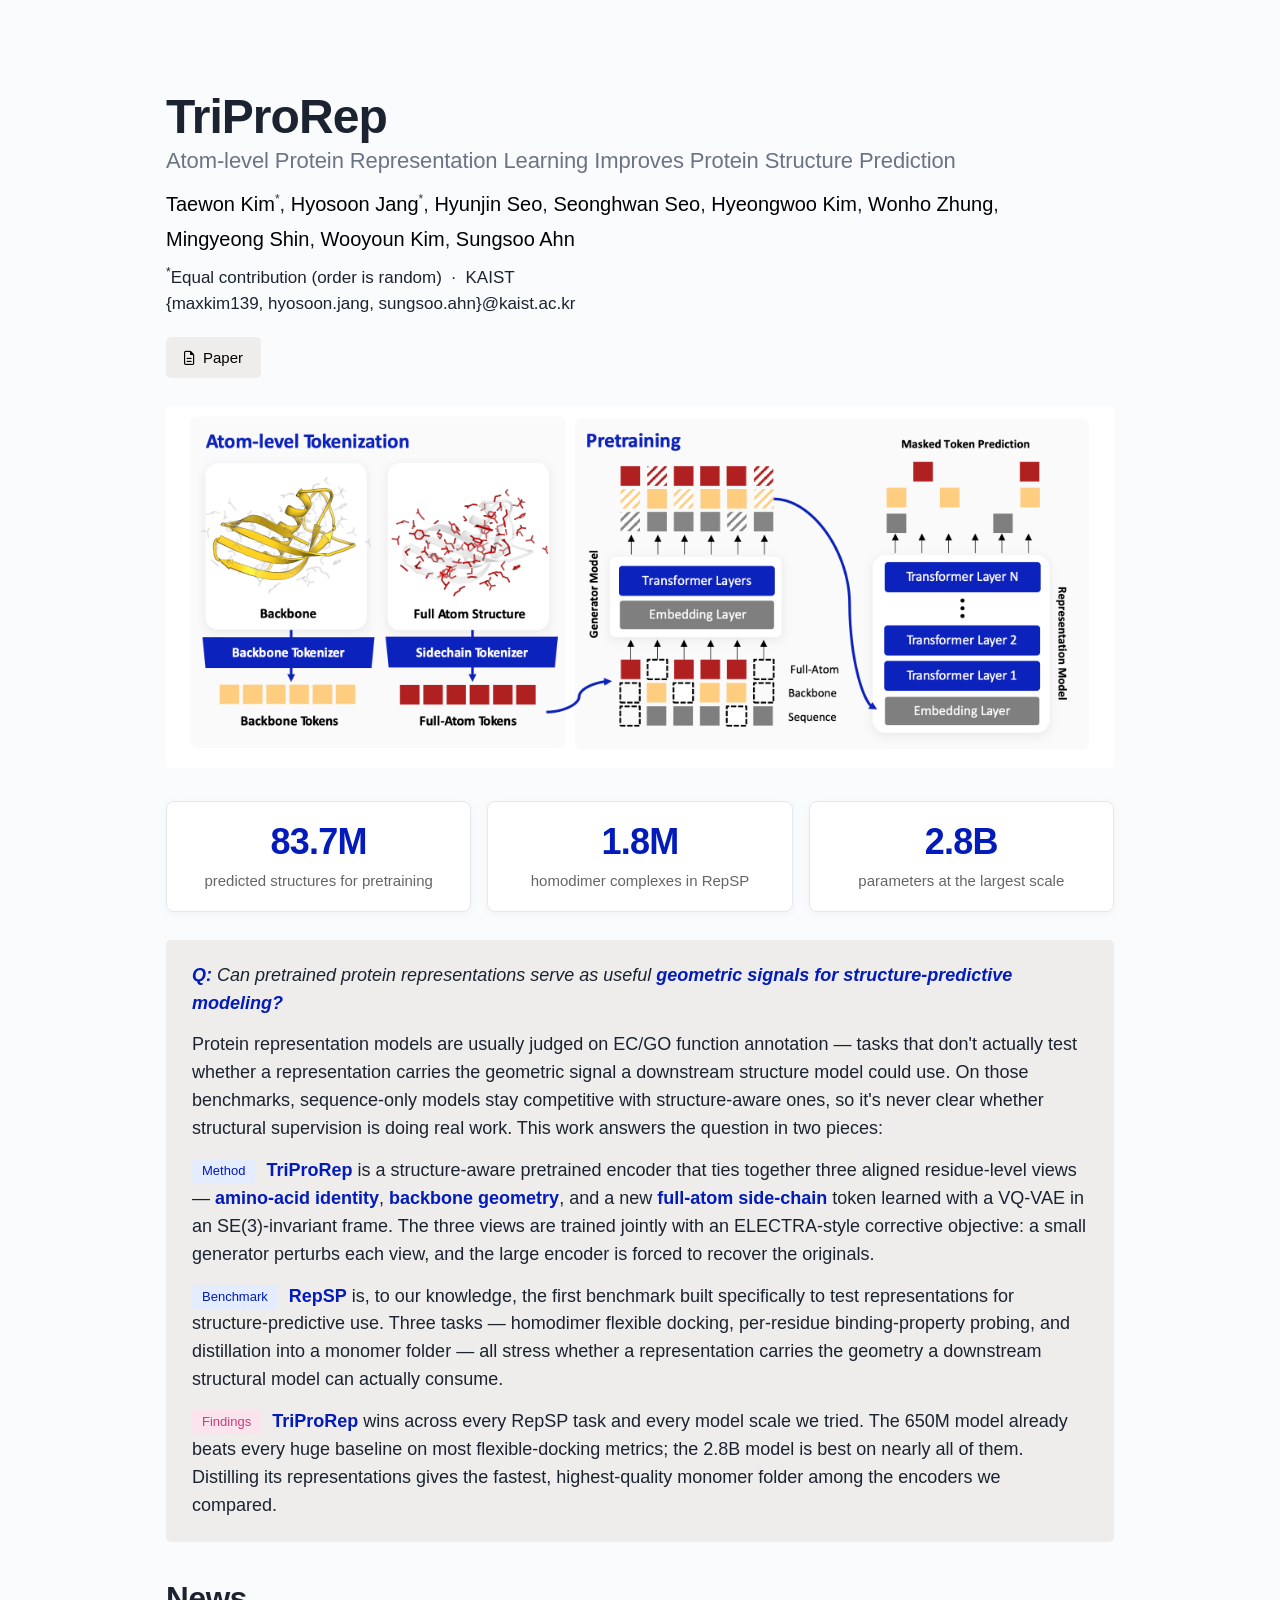
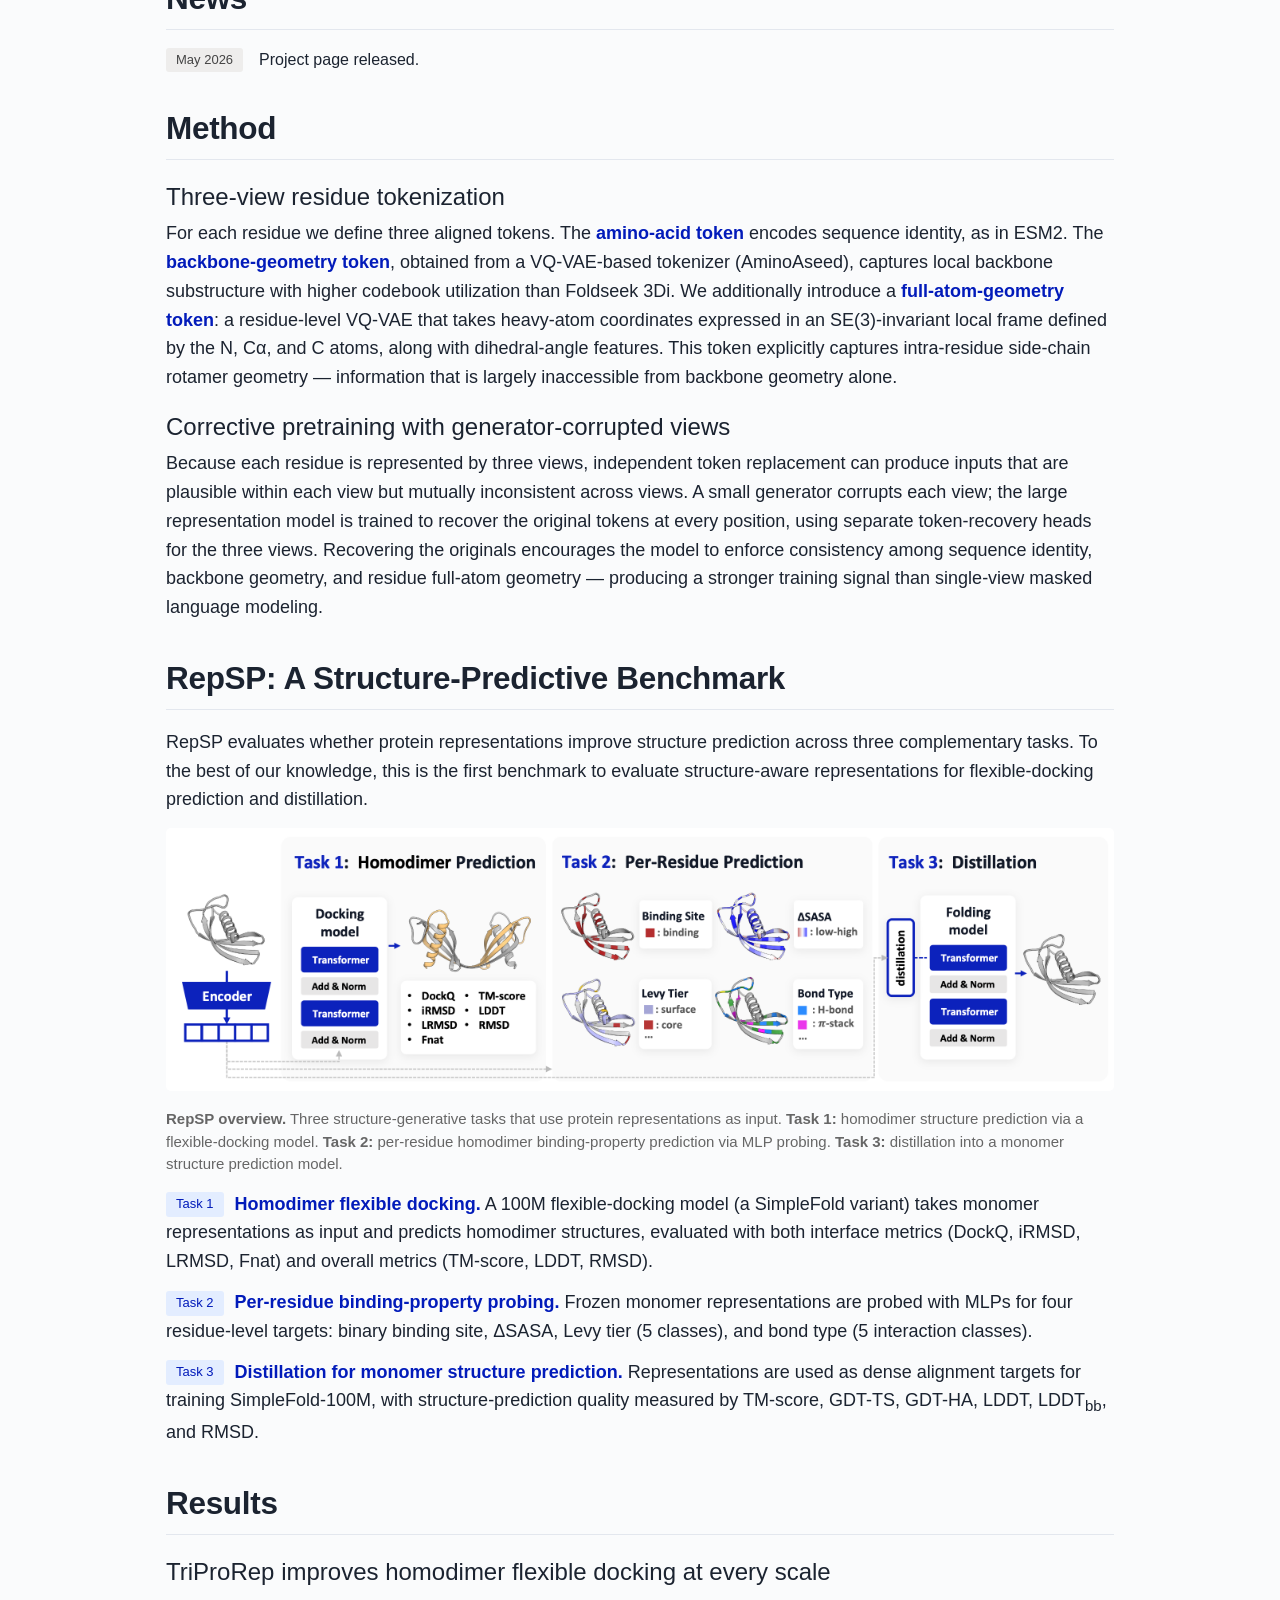
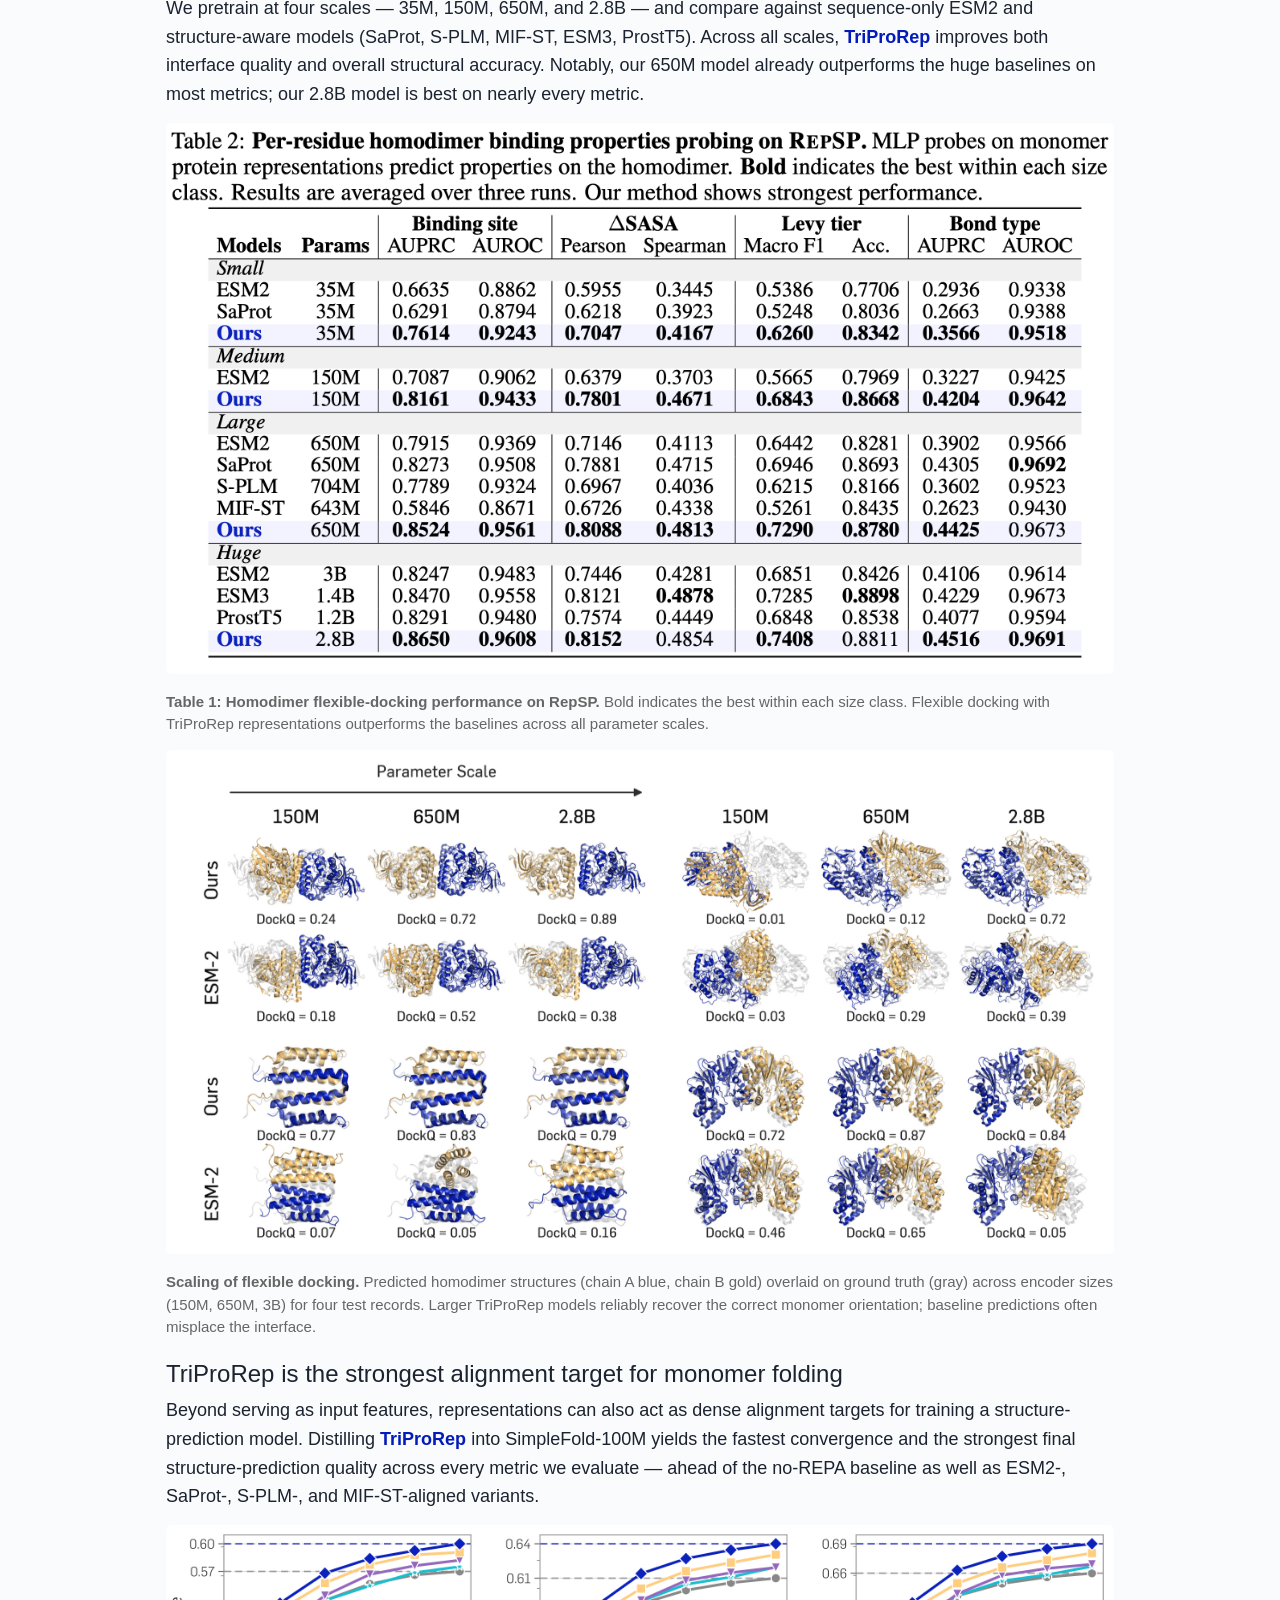
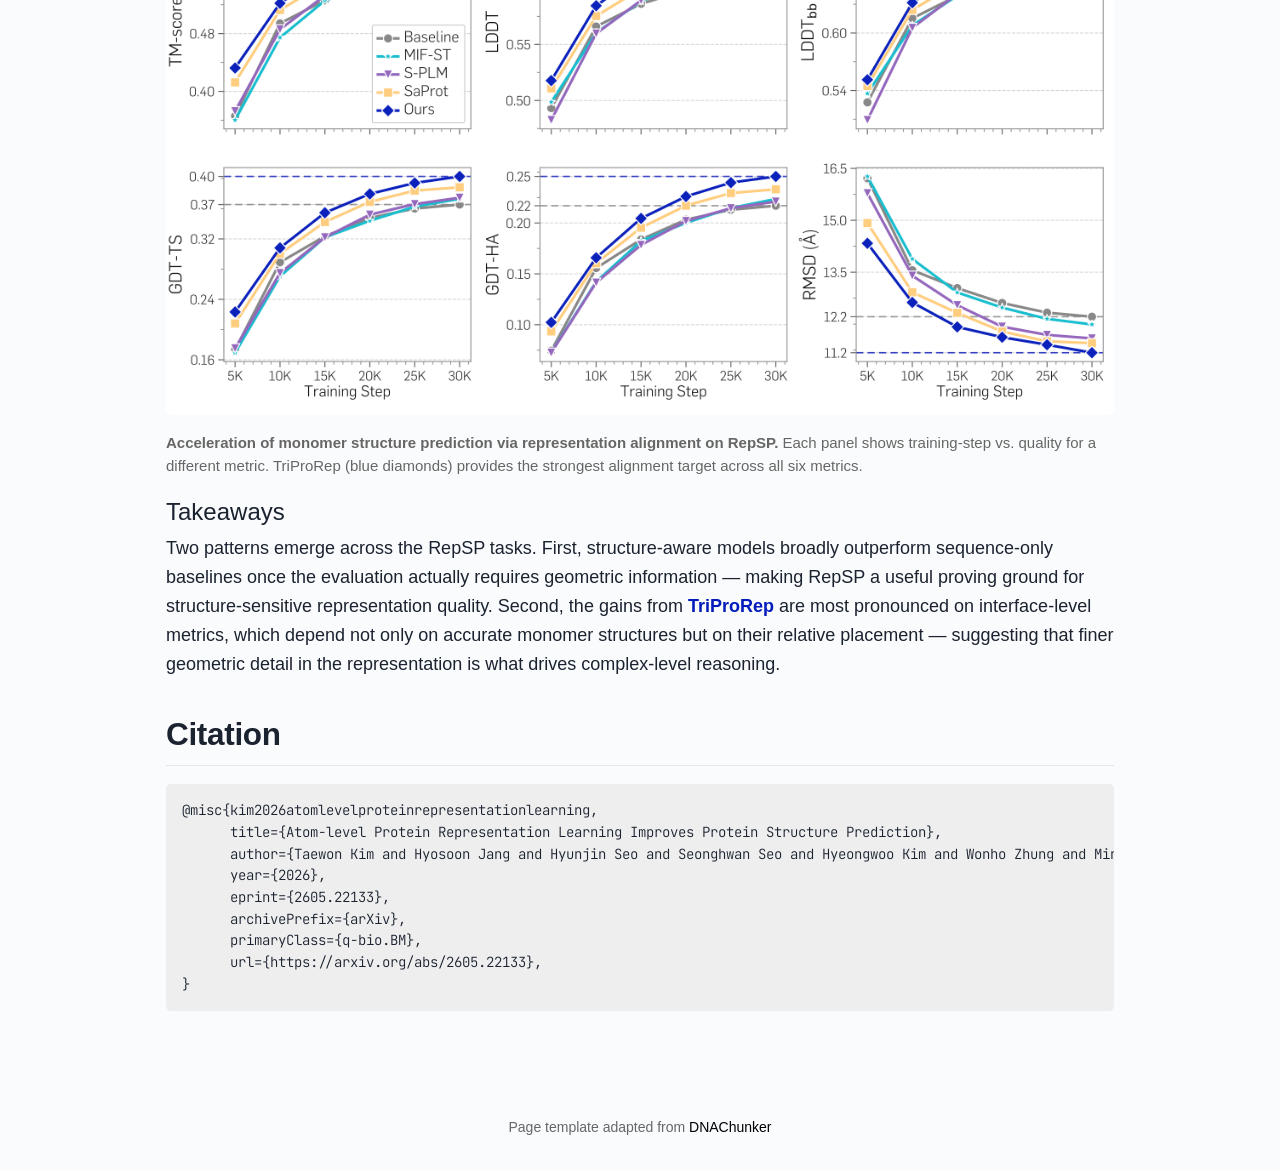
==== index.html @ 386f4ad6 "Initial commit: TriProRep project page" ====
<!doctype html>
<html lang="en">
<head>
  <meta charset="utf-8" />
  <meta name="viewport" content="width=device-width, initial-scale=1" />
  <title>TriProRep — Atom-level Protein Representation Learning</title>
  <link rel="preconnect" href="https://fonts.googleapis.com">
  <link rel="preconnect" href="https://fonts.gstatic.com" crossorigin>
  <link rel="stylesheet" href="https://fonts.googleapis.com/css2?family=JetBrains+Mono:wght@400;500;600&display=swap">
  <link rel="stylesheet" href="https://cdnjs.cloudflare.com/ajax/libs/font-awesome/6.4.0/css/all.min.css">
  <link rel="stylesheet" href="static/style.css?v=5" />
  <style>
/* ===== TriProRep-specific additions ===== */
.stat-row {
  display: grid;
  grid-template-columns: repeat(3, 1fr);
  gap: 16px;
  margin: 24px 0 28px 0;
}
.stat-card {
  background: var(--panel);
  border: 1px solid var(--border);
  border-radius: 8px;
  padding: 20px 16px;
  text-align: center;
  box-shadow: 0 2px 8px rgba(0, 0, 0, 0.04);
}
.stat-card .stat-num {
  display: block;
  font-size: 36px;
  font-weight: 700;
  color: var(--accent);
  line-height: 1.1;
  letter-spacing: -0.02em;
}
.stat-card .stat-label {
  display: block;
  font-size: 15px;
  font-weight: 400;
  color: var(--soft);
  margin-top: 8px;
  line-height: 1.4;
}
@media (max-width: 650px) {
  .stat-row { grid-template-columns: 1fr; }
  .stat-card .stat-num { font-size: 32px; }
}

.tag {
  display: inline-block;
  padding: 2px 10px;
  border-radius: 3px;
  background-color: #eeedec;
  font-size: 13px;
  font-weight: 500;
  color: #444;
  margin-right: 6px;
  vertical-align: middle;
}
.tag-blue {
  background-color: #e3edff;
  color: var(--accent);
}
.tag-pink {
  background-color: #fbe4ee;
  color: #c83d7a;
}

.news-row {
  display: flex;
  align-items: center;
  gap: 10px;
  margin: 6px 0;
  font-size: 16px;
}

.tldr-box p { margin: 0 0 14px 0; }
.tldr-box p:last-child { margin-bottom: 0; }
  </style>
</head>
<body>
  <div class="container">

    <!-- ============ HERO ============ -->
    <section class="paper-title">
      <h1>
        <span class="title-main">TriProRep</span>
        <span class="title-sub">Atom-level Protein Representation Learning Improves Protein Structure Prediction</span>
      </h1>

      <div class="author-row">
        <a href="https://holymollyhao.github.io" target="_blank">Taewon Kim<sup>*</sup></a>,
        <a href="https://hsjang0.github.io/hsjang/" target="_blank">Hyosoon Jang<sup>*</sup></a>,
        <a href="https://hyunjin72.github.io" target="_blank">Hyunjin Seo</a>,
        <a>Seonghwan Seo</a>,
        <a>Hyeongwoo Kim</a>,
        <a>Wonho Zhung</a>,
        <a>Mingyeong Shin</a>,
        <a>Wooyoun Kim</a>,
        <a href="https://sungsoo-ahn.github.io" target="_blank">Sungsoo Ahn</a>
      </div>
      <div class="affiliations">
        <sup>*</sup>Equal contribution (order is random) &nbsp;·&nbsp; KAIST
        <br>{maxkim139, hyosoon.jang, sungsoo.ahn}@kaist.ac.kr
      </div>

      <div class="link-btn-parent">
        <a class="link-btn" href="https://arxiv.org/abs/2605.22133" target="_blank">
          <i class="fa-regular fa-file-lines"></i> Paper
        </a>
      </div>

      <figure class="hero-figure">
        <img src="assets/triprorep/fig1_overview.png" alt="TriProRep overview">
      </figure>

      <div class="stat-row">
        <div class="stat-card">
          <span class="stat-num">83.7M</span>
          <span class="stat-label">predicted structures for pretraining</span>
        </div>
        <div class="stat-card">
          <span class="stat-num">1.8M</span>
          <span class="stat-label">homodimer complexes in RepSP</span>
        </div>
        <div class="stat-card">
          <span class="stat-num">2.8B</span>
          <span class="stat-label">parameters at the largest scale</span>
        </div>
      </div>

      <div class="tldr-box">
        <p><i><b class="highlight">Q:</b> Can pretrained protein representations serve as useful <b class="highlight">geometric signals for structure-predictive modeling?</b></i></p>

        <p>
          Protein representation models are usually judged on EC/GO function annotation —
          tasks that don't actually test whether a representation carries the geometric signal a
          downstream structure model could use. On those benchmarks, sequence-only models stay
          competitive with structure-aware ones, so it's never clear whether structural supervision
          is doing real work. This work answers the question in two pieces:
        </p>

        <p>
          <span class="tag tag-blue">Method</span>
          <b class="highlight">TriProRep</b>
          is a structure-aware pretrained encoder that ties together three aligned residue-level
          views — <b class="highlight">amino-acid identity</b>, <b class="highlight">backbone geometry</b>, and a new
          <b class="highlight">full-atom side-chain</b> token learned with a VQ-VAE in an SE(3)-invariant frame.
          The three views are trained jointly with an ELECTRA-style corrective objective: a small
          generator perturbs each view, and the large encoder is forced to recover the originals.
        </p>

        <p>
          <span class="tag tag-blue">Benchmark</span>
          <b class="highlight">RepSP</b> is, to our knowledge, the first
          benchmark built specifically to test representations for structure-predictive use.
          Three tasks — homodimer flexible docking, per-residue binding-property probing,
          and distillation into a monomer folder — all stress whether a representation
          carries the geometry a downstream structural model can actually consume.
        </p>

        <p>
          <span class="tag tag-pink">Findings</span>
          <b class="highlight">TriProRep</b> wins across every RepSP
          task and every model scale we tried. The 650M model already beats every huge baseline on
          most flexible-docking metrics; the 2.8B model is best on nearly all of them. Distilling
          its representations gives the fastest, highest-quality monomer folder among the encoders
          we compared.
        </p>
      </div>
    </section>

    <!-- ============ NEWS ============ -->
    <section id="news">
      <h2>News</h2>
      <hr>
      <div class="news-row"><span class="tag">May 2026</span> Project page released.</div>
    </section>

    <!-- ============ METHOD ============ -->
    <section id="method">
      <h2>Method</h2>
      <hr>

      <h3>Three-view residue tokenization</h3>
      <p class="textbox">
        For each residue we define three aligned tokens. The <b class="highlight">amino-acid token</b> encodes
        sequence identity, as in ESM2. The <b class="highlight">backbone-geometry token</b>, obtained from a
        VQ-VAE-based tokenizer (AminoAseed), captures local backbone substructure with higher
        codebook utilization than Foldseek 3Di. We additionally introduce a
        <b class="highlight">full-atom-geometry token</b>: a residue-level VQ-VAE that takes heavy-atom coordinates
        expressed in an SE(3)-invariant local frame defined by the N, Cα, and C atoms, along
        with dihedral-angle features. This token explicitly captures intra-residue side-chain
        rotamer geometry — information that is largely inaccessible from backbone geometry
        alone.
      </p>

      <h3>Corrective pretraining with generator-corrupted views</h3>
      <p class="textbox">
        Because each residue is represented by three views, independent token replacement can
        produce inputs that are plausible within each view but mutually inconsistent across views.
        A small generator corrupts each view; the large representation model is trained to recover
        the original tokens at every position, using separate token-recovery heads for the three
        views. Recovering the originals encourages the model to enforce consistency among
        sequence identity, backbone geometry, and residue full-atom geometry — producing a
        stronger training signal than single-view masked language modeling.
      </p>
    </section>

    <!-- ============ BENCHMARK ============ -->
    <section id="benchmark">
      <h2>RepSP: A Structure-Predictive Benchmark</h2>
      <hr>

      <p class="textbox">
        RepSP evaluates whether protein representations improve structure prediction
        across three complementary tasks. To the best of our knowledge, this is the first
        benchmark to evaluate structure-aware representations for flexible-docking prediction and
        distillation.
      </p>

      <figure>
        <img src="assets/triprorep/fig2_repsp.png" alt="RepSP three tasks">
        <figcaption class="caption">
          <b>RepSP overview.</b> Three structure-generative tasks that use
          protein representations as input. <b>Task 1:</b> homodimer structure prediction via
          a flexible-docking model. <b>Task 2:</b> per-residue homodimer binding-property
          prediction via MLP probing. <b>Task 3:</b> distillation into a monomer structure
          prediction model.
        </figcaption>
      </figure>

      <p class="textbox">
        <span class="tag tag-blue">Task 1</span> <b class="highlight">Homodimer flexible docking.</b> A 100M
        flexible-docking model (a SimpleFold variant) takes monomer representations as input and
        predicts homodimer structures, evaluated with both interface metrics (DockQ, iRMSD, LRMSD,
        Fnat) and overall metrics (TM-score, LDDT, RMSD).
      </p>
      <p class="textbox">
        <span class="tag tag-blue">Task 2</span> <b class="highlight">Per-residue binding-property probing.</b>
        Frozen monomer representations are probed with MLPs for four residue-level targets:
        binary binding site, ΔSASA, Levy tier (5 classes), and bond type (5 interaction
        classes).
      </p>
      <p class="textbox">
        <span class="tag tag-blue">Task 3</span> <b class="highlight">Distillation for monomer structure prediction.</b>
        Representations are used as dense alignment targets for training SimpleFold-100M, with
        structure-prediction quality measured by TM-score, GDT-TS, GDT-HA, LDDT, LDDT<sub>bb</sub>,
        and RMSD.
      </p>
    </section>

    <!-- ============ RESULTS ============ -->
    <section id="results">
      <h2>Results</h2>
      <hr>

      <h3>TriProRep improves homodimer flexible docking at every scale</h3>
      <p class="textbox">
        We pretrain at four scales — 35M, 150M, 650M, and 2.8B — and compare against
        sequence-only ESM2 and structure-aware models (SaProt, S-PLM, MIF-ST, ESM3, ProstT5).
        Across all scales, <b class="highlight">TriProRep</b>
        improves both interface quality and overall structural accuracy. Notably, our 650M model
        already outperforms the huge baselines on most metrics; our 2.8B model is best on nearly
        every metric.
      </p>

      <figure>
        <img src="assets/triprorep/tab1_results.png" alt="Homodimer flexible-docking table">
        <figcaption class="caption">
          <b>Table 1: Homodimer flexible-docking performance on RepSP.</b>
          Bold indicates the best within each size class. Flexible docking with
          TriProRep representations outperforms
          the baselines across all parameter scales.
        </figcaption>
      </figure>

      <figure>
        <img src="assets/triprorep/fig3_scaling.png" alt="Qualitative scaling of flexible docking">
        <figcaption class="caption">
          <b>Scaling of flexible docking.</b> Predicted homodimer structures (chain A blue,
          chain B gold) overlaid on ground truth (gray) across encoder sizes (150M, 650M, 3B)
          for four test records. Larger
          TriProRep models reliably recover the
          correct monomer orientation; baseline predictions often misplace the interface.
        </figcaption>
      </figure>

      <h3>TriProRep is the strongest alignment target for monomer folding</h3>
      <p class="textbox">
        Beyond serving as input features, representations can also act as dense alignment targets
        for training a structure-prediction model. Distilling
        <b class="highlight">TriProRep</b>
        into SimpleFold-100M yields the fastest convergence and the strongest final
        structure-prediction quality across every metric we evaluate — ahead of the no-REPA
        baseline as well as ESM2-, SaProt-, S-PLM-, and MIF-ST-aligned variants.
      </p>

      <figure>
        <img src="assets/triprorep/fig4_distill.png" alt="Distillation curves">
        <figcaption class="caption">
          <b>Acceleration of monomer structure prediction via representation alignment on
          RepSP.</b> Each panel shows training-step vs. quality for a different
          metric. TriProRep (blue diamonds)
          provides the strongest alignment target across all six metrics.
        </figcaption>
      </figure>

      <h3>Takeaways</h3>
      <p class="textbox">
        Two patterns emerge across the RepSP tasks. First, structure-aware models
        broadly outperform sequence-only baselines once the evaluation actually requires geometric
        information — making RepSP a useful proving ground for
        structure-sensitive representation quality. Second, the gains from
        <b class="highlight">TriProRep</b>
        are most pronounced on interface-level metrics, which depend not only on accurate monomer
        structures but on their relative placement — suggesting that finer geometric detail
        in the representation is what drives complex-level reasoning.
      </p>
    </section>

    <!-- ============ CITATION ============ -->
    <section id="bibtex">
      <h2>Citation</h2>
      <hr>
      <pre>@misc{kim2026atomlevelproteinrepresentationlearning,
      title={Atom-level Protein Representation Learning Improves Protein Structure Prediction},
      author={Taewon Kim and Hyosoon Jang and Hyunjin Seo and Seonghwan Seo and Hyeongwoo Kim and Wonho Zhung and Mingyeong Shin and Wooyoun Kim and Sungsoo Ahn},
      year={2026},
      eprint={2605.22133},
      archivePrefix={arXiv},
      primaryClass={q-bio.BM},
      url={https://arxiv.org/abs/2605.22133},
}</pre>
    </section>

  </div>

  <footer>
    Page template adapted from
    <a href="https://dnachunker.com" target="_blank">DNAChunker</a>
  </footer>

</body>
</html>
---- static/style.css ----
/* Flama font-face removed - using system fallback fonts (Roboto, etc.) */

/* ===== Theme tokens (keep current palette) ===== */
:root {
  --bg: #fafbfc;
  --panel: #ffffff;
  --panel-2: #f4f6f9;
  --border: #e3e7ee;
  --rule: #b0b0b0;          /* MELD-style hr color */
  --text: #1b2330;
  --muted: #6b7484;
  --soft: #666;
  --accent: #021BBA;
  --highlight: #021BBA;
  --error: #c0392b;

  --chunk-0-bg: #041DBC; --chunk-0-fg: #ffffff;
  --chunk-1-bg: #A6A6A6; --chunk-1-fg: #141923;
  --chunk-2-bg: #9437FF; --chunk-2-fg: #ffffff;
  --chunk-3-bg: #FFCD7F; --chunk-3-fg: #3a2400;

  --radius: 5px;
  --radius-sm: 3px;
}

* { box-sizing: border-box; }

/* ===== Body — MELD-style centered column ===== */
html, body {
  margin: 0; padding: 0;
  background: var(--bg); color: var(--text);
  font-family: "Flama", "Roboto", -apple-system, BlinkMacSystemFont,
               "Helvetica Neue", Helvetica, Arial, sans-serif;
  font-weight: 300;
  font-size: 18px;
  line-height: 1.55;
  -webkit-font-smoothing: antialiased;
  -moz-osx-font-smoothing: grayscale;
}

.container {
  margin: 0 auto;
  padding: 50px 16px;
}
@media (min-width: 980px) {
  .container { width: 980px; }
}

/* ===== Sections & rule ===== */
section {
  margin: 32px 0;
  text-align: left;
  clear: both;
}

hr {
  height: 1px;
  border: 0;
  border-top: 1px solid var(--border);
  margin: 6px 0 18px 0;
}

/* ===== Headings (MELD-style) ===== */
h1 {
  font-family: "Flama", "Barlow", sans-serif;
  margin: 0 0 14px 0;
  text-align: left;
  line-height: 1.2;
}
.title-main {
  display: block;
  font-size: 48px;
  font-weight: 700;
  letter-spacing: -0.02em;
  line-height: 1.05;
  color: var(--text);
}
.title-sub {
  display: block;
  margin-top: 6px;
  font-size: 22px;
  font-weight: 400;
  letter-spacing: -0.005em;
  color: var(--muted);
}

h2 {
  font-size: 1.75em;
  font-weight: 600;
  text-align: left;
  margin: 16px 0 0 0;
  letter-spacing: -0.01em;
}

h3 {
  font-size: 24px;
  font-weight: 400;
  text-align: left;
  margin: 16px 0 4px 0;
}

a, a:link, a:visited { color: black; text-decoration: none; }
a:hover { color: var(--accent); }

/* ===== Hero specifics ===== */
.paper-title { padding-top: 10px; }

.venue {
  font-size: 18px;
  color: var(--soft);
  margin: 4px 0 18px 0;
}

.author-row {
  font-size: 20px;
  margin-bottom: 4px;
}
.author-row a {
  display: inline-block;
  font-size: 20px;
  padding-bottom: 4px;
}
.author-row sup {
  color: #313436;
  font-size: 12px;
}

.affiliations {
  font-size: 17px;
  color: var(--text);
  margin-bottom: 20px;
}
.affiliations sup { font-size: 12px; }

/* ===== Link-button pills ===== */
.link-btn-parent {
  display: flex;
  flex-wrap: wrap;
  justify-content: flex-start;
  gap: 12px;
  margin: 16px 0 28px 0;
}
.link-btn {
  display: inline-flex; align-items: center; gap: 8px;
  padding: 9px 18px;
  font-size: 15px; font-weight: 500;
  color: #000 !important;
  background-color: #eeedec;
  border-radius: var(--radius);
  transition: background-color 0.18s ease, color 0.18s ease;
}
.link-btn:hover { background-color: #e3e1df; color: var(--accent) !important; }
.link-btn i { font-size: 14px; }

/* ===== Textbox / TL;DR / highlight ===== */
.textbox { line-height: 1.6; }
ul.textbox {
  padding-left: 1.4em;
  margin: 4px 0 12px 0;
}
ul.textbox li { margin-bottom: 8px; }
.textbox code {
  font-family: "JetBrains Mono", "SFMono-Regular", Menlo, Consolas, monospace;
  font-size: 0.88em;
  background: #eeedec;
  padding: 1px 6px;
  border-radius: var(--radius-sm);
}

.tldr-box {
  background: #eeedec;
  border-radius: var(--radius);
  padding: 22px 26px;
  margin: 8px 0 24px 0;
  font-size: 18px;
  line-height: 1.6;
  color: var(--text);
}
.tldr-box i { font-style: italic; }

.highlight { color: var(--highlight); font-weight: 600; }

p { line-height: 1.55; margin: 0 0 12px 0; }

/* ===== Figures & captions ===== */
figure { display: block; margin: 14px auto; }
figure img { width: 100%; border-radius: var(--radius); }

.hero-figure {
  margin: 4px 0 12px 0;
}
.hero-figure img {
  width: 100%;
  border-radius: var(--radius);
}

/* ===== Architecture side-by-side ===== */
.arch-split {
  display: grid;
  grid-template-columns: minmax(0, 1fr) 420px;
  align-items: stretch;
  gap: 32px;
  margin: 8px 0 4px 0;
}
.arch-text {
  min-width: 0;
  display: flex;
  flex-direction: column;
  justify-content: center;
}
.arch-text > :first-child { margin-top: 0; }
.arch-text > :last-child  { margin-bottom: 0; }
.arch-figure {
  margin: 0;
  height: 100%;
  display: flex;
  align-items: center;
  justify-content: center;
}
.arch-figure img {
  width: 100%;
  height: 100%;
  object-fit: contain;
  border-radius: var(--radius);
  display: block;
}
@media (max-width: 760px) {
  .arch-split { grid-template-columns: 1fr; }
  .arch-figure { height: auto; }
  .arch-figure img { height: auto; width: 100%; }
}

.caption, figcaption.caption {
  font-size: 15px;
  color: var(--soft);
  margin-top: 8px;
  text-align: left;
  line-height: 1.5;
}

/* ===== Biology figure ===== */
.biology-figure {
  margin: 14px 0 22px 0;
}
.biology-figure img {
  width: 100%;
  height: auto;
  display: block;
  border-radius: var(--radius);
}

/* ===== Benchmark tabs ===== */
.benchmark-tabs {
  margin: 18px 0 6px 0;
  border: 1px solid var(--border);
  border-radius: var(--radius);
  background: var(--panel);
  overflow: hidden;
}
.tab-bar {
  display: flex; flex-wrap: wrap; gap: 6px;
  padding: 10px 12px;
  background: var(--panel-2);
  border-bottom: 1px solid var(--border);
}
.tab-btn {
  background: transparent;
  color: var(--muted);
  border: 1px solid transparent;
  padding: 7px 14px;
  font-family: inherit;
  font-size: 13px; font-weight: 500;
  border-radius: var(--radius);
  cursor: pointer;
  transition: background-color 0.12s ease, color 0.12s ease, border-color 0.12s ease;
}
.tab-btn:hover {
  background: #eeedec;
  color: var(--accent);
}
.tab-btn.active {
  background: var(--accent);
  color: #fff;
  border-color: var(--accent);
}
.tab-panel {
  display: none;
  padding: 18px 20px 20px;
}
.tab-panel.active { display: block; }
.tab-caption {
  color: var(--text);
  font-size: 15px;
  line-height: 1.55;
  margin: 0 0 14px 0;
}
.benchmark-figure {
  margin: 0;
  background: #ffffff;
  border-radius: var(--radius);
}
.benchmark-figure img {
  width: 100%;
  height: auto;
  display: block;
  border-radius: var(--radius);
}

/* ===== Bibtex pre ===== */
#bibtex pre {
  font-family: "JetBrains Mono", monospace;
  font-size: 14px;
  background-color: #eee;
  border-radius: var(--radius);
  padding: 16px;
  overflow-x: auto;
  margin-top: 12px;
}

/* ===== Demo card (in-line with paper) ===== */
.demo-card {
  background: var(--panel);
  border: 1px solid var(--border);
  border-radius: var(--radius);
  padding: 20px 22px;
  margin: 18px 0;
}
.demo-card-header {
  display: flex; align-items: center; justify-content: space-between;
  margin-bottom: 10px; gap: 12px;
}
.demo-card-header label {
  font-size: 12px; font-weight: 600;
  color: var(--muted);
  text-transform: uppercase; letter-spacing: 0.08em;
}

textarea {
  width: 100%; min-height: 110px; resize: vertical;
  background: var(--panel-2); color: var(--text);
  border: 1px solid var(--border); border-radius: var(--radius);
  padding: 13px 14px;
  font-family: "JetBrains Mono", "SFMono-Regular", Menlo, Consolas, monospace;
  font-size: 13px; line-height: 1.55;
  transition: border-color 0.15s ease, box-shadow 0.15s ease;
}
textarea:focus {
  outline: none;
  border-color: var(--accent);
  box-shadow: 0 0 0 3px rgba(2, 27, 186, 0.10);
}

.controls {
  margin-top: 14px;
  display: flex; align-items: center; gap: 10px; flex-wrap: wrap;
}
button {
  background: var(--accent); color: #fff; border: none;
  padding: 10px 20px;
  border-radius: var(--radius);
  font-family: inherit; font-weight: 500; font-size: 14px;
  cursor: pointer;
  transition: background-color 0.12s ease, transform 0.06s ease;
}
button:hover { background: #0a26d2; }
button:active { transform: translateY(1px); }
button:disabled { opacity: 0.5; cursor: progress; }
button.secondary {
  background: #eeedec; color: #000; border: none;
}
button.secondary:hover { background: #e3e1df; color: var(--accent); }

.hint {
  margin-left: auto; color: var(--muted); font-size: 13px;
  font-family: "JetBrains Mono", monospace; font-variant-numeric: tabular-nums;
}

/* status pill (inline in demo header) */
.status {
  font-size: 12px; font-weight: 500;
  padding: 4px 10px;
  border: 1px solid var(--border);
  border-radius: 999px;
  color: var(--muted);
  background: var(--panel);
  font-variant-numeric: tabular-nums;
}
.status.ok  { color: #0a6b2a; border-color: #b2dec1; background: #ecfbf1; }
.status.err { color: var(--error); border-color: #f5b8b1; background: #fdecea; }

/* ===== Metrics row ===== */
.metrics {
  display: grid; grid-template-columns: repeat(auto-fit, minmax(180px, 1fr));
  gap: 12px;
  margin: 18px 0 0 0;
}
.metric {
  background: var(--panel);
  border: 1px solid var(--border);
  border-radius: var(--radius);
  padding: 14px 16px;
}
.metric .label {
  color: var(--muted);
  font-size: 11px; font-weight: 600;
  text-transform: uppercase; letter-spacing: 0.08em;
}
.metric .value {
  font-size: 26px; font-weight: 600;
  letter-spacing: -0.02em;
  margin-top: 4px;
  color: var(--accent);
  font-variant-numeric: tabular-nums;
}
.metric .sub {
  color: var(--muted); font-size: 12px; margin-top: 2px;
  font-variant-numeric: tabular-nums;
}

/* ===== Visualization area (kept) ===== */
.viz-header {
  display: flex; align-items: center; justify-content: space-between; gap: 16px;
  margin-bottom: 8px;
}
.viz-header h3 { margin: 0; font-size: 18px; font-weight: 500; }
.viz-controls { display: flex; gap: 8px; align-items: center; }
.viz-controls button { padding: 7px 14px; font-size: 13px; }
.viz-controls .secondary { background: #eeedec; }

#viz {
  --cell-w: 22px;
  --pill-h: 28px;
  --chunk-h: 30px;
  --row-gap: 14px;
  overflow-x: auto;
  padding: 8px 4px 14px;
  font-family: "JetBrains Mono", "SFMono-Regular", Menlo, Consolas, monospace;
}
.viz-grid {
  display: grid;
  row-gap: var(--row-gap);
  align-items: stretch;
}

.track-label {
  grid-column: 1 / -1;
  font-family: "Flama", sans-serif;
  font-size: 11px; font-weight: 600;
  color: var(--muted);
  text-transform: uppercase; letter-spacing: 0.08em;
  margin-top: 10px;
  display: flex; align-items: center; gap: 10px;
}
.track-label::after {
  content: "";
  flex: 1;
  height: 1px;
  background: var(--border);
}

/* base pills inherit chunk-cycle colors via JS class c0..c3 */
.base-pill {
  height: var(--pill-h);
  display: flex; align-items: center; justify-content: center;
  font-family: "JetBrains Mono", monospace;
  font-weight: 600; font-size: 12px;
  border-radius: var(--radius-sm);
  margin: 0 2px;
  transform-origin: center bottom;
  opacity: 0;
  animation: pop-in 380ms cubic-bezier(0.34, 1.56, 0.64, 1) both;
  animation-delay: calc(var(--i, 0) * 8ms);
}
.viz-grid.static .base-pill,
.viz-grid.static .chunk-box { animation: none !important; opacity: 1; transform: none; }

.base-pill.c0 { background: var(--chunk-0-bg); color: var(--chunk-0-fg); }
.base-pill.c1 { background: var(--chunk-1-bg); color: var(--chunk-1-fg); }
.base-pill.c2 { background: var(--chunk-2-bg); color: var(--chunk-2-fg); }
.base-pill.c3 { background: var(--chunk-3-bg); color: var(--chunk-3-fg); }

.chunk-box {
  height: var(--chunk-h);
  border-radius: var(--radius);
  margin: 0 2px;
  display: flex; align-items: center; justify-content: center;
  font-family: "JetBrains Mono", monospace;
  font-size: 11px; font-weight: 600; letter-spacing: 0.02em;
  border: 1px solid rgba(0, 0, 0, 0.06);
  overflow: hidden; white-space: nowrap;
  opacity: 0; transform-origin: center top;
  animation: drop-in 420ms cubic-bezier(0.2, 0.85, 0.3, 1.1) both;
}
.chunk-box.c0 { background: var(--chunk-0-bg); color: var(--chunk-0-fg); }
.chunk-box.c1 { background: var(--chunk-1-bg); color: var(--chunk-1-fg); }
.chunk-box.c2 { background: var(--chunk-2-bg); color: var(--chunk-2-fg); }
.chunk-box.c3 { background: var(--chunk-3-bg); color: var(--chunk-3-fg); }
.chunk-box.compact { font-size: 0; }

@keyframes pop-in {
  0%   { opacity: 0; transform: translateY(-10px) scale(0.5); }
  60%  { opacity: 1; transform: translateY(0)    scale(1.05); }
  100% { opacity: 1; transform: translateY(0)    scale(1); }
}
@keyframes drop-in {
  0%   { opacity: 0; transform: translateY(-12px) scaleY(0.4); }
  60%  { opacity: 1; transform: translateY(0)     scaleY(1.05); }
  100% { opacity: 1; transform: translateY(0)     scaleY(1); }
}

.legend {
  margin-top: 16px;
  display: flex; flex-wrap: wrap; gap: 14px;
  color: var(--muted); font-size: 13px;
  padding-top: 12px; border-top: 1px solid var(--border);
}
.legend-item { display: flex; align-items: center; gap: 8px; font-weight: 500; }
.swatch {
  width: 16px; height: 16px;
  border-radius: var(--radius-sm); display: inline-block;
  border: 1px solid rgba(0, 0, 0, 0.08);
}

.cap-notice {
  font-size: 13px; color: var(--soft);
  background: var(--panel-2); border: 1px dashed var(--border);
  padding: 10px 14px; border-radius: var(--radius);
  margin-bottom: 12px;
}

.error {
  margin: 16px 0; padding: 12px 16px;
  background: #fdecea; border: 1px solid #f5b8b1;
  border-radius: var(--radius); color: var(--error); font-size: 14px;
}

footer {
  text-align: center;
  padding: 24px 16px 32px;
  font-size: 14px;
  color: var(--soft);
}
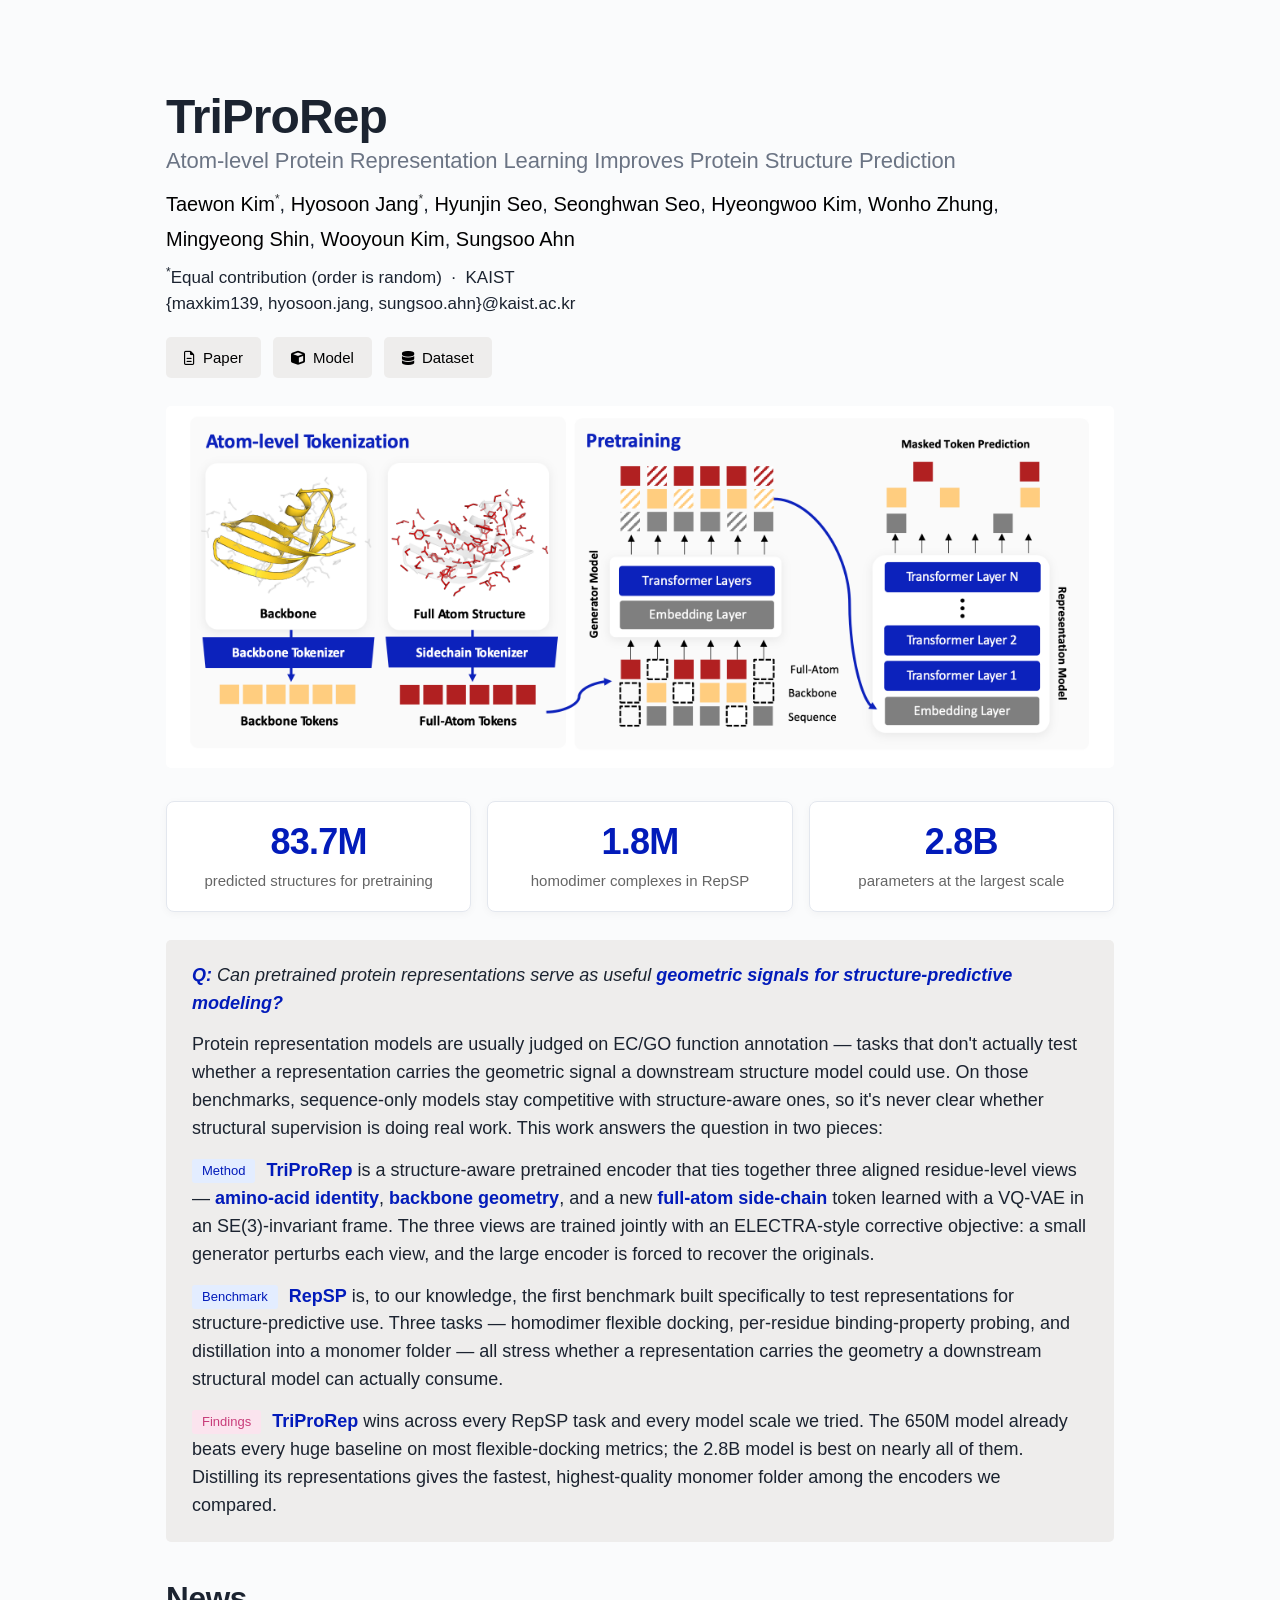
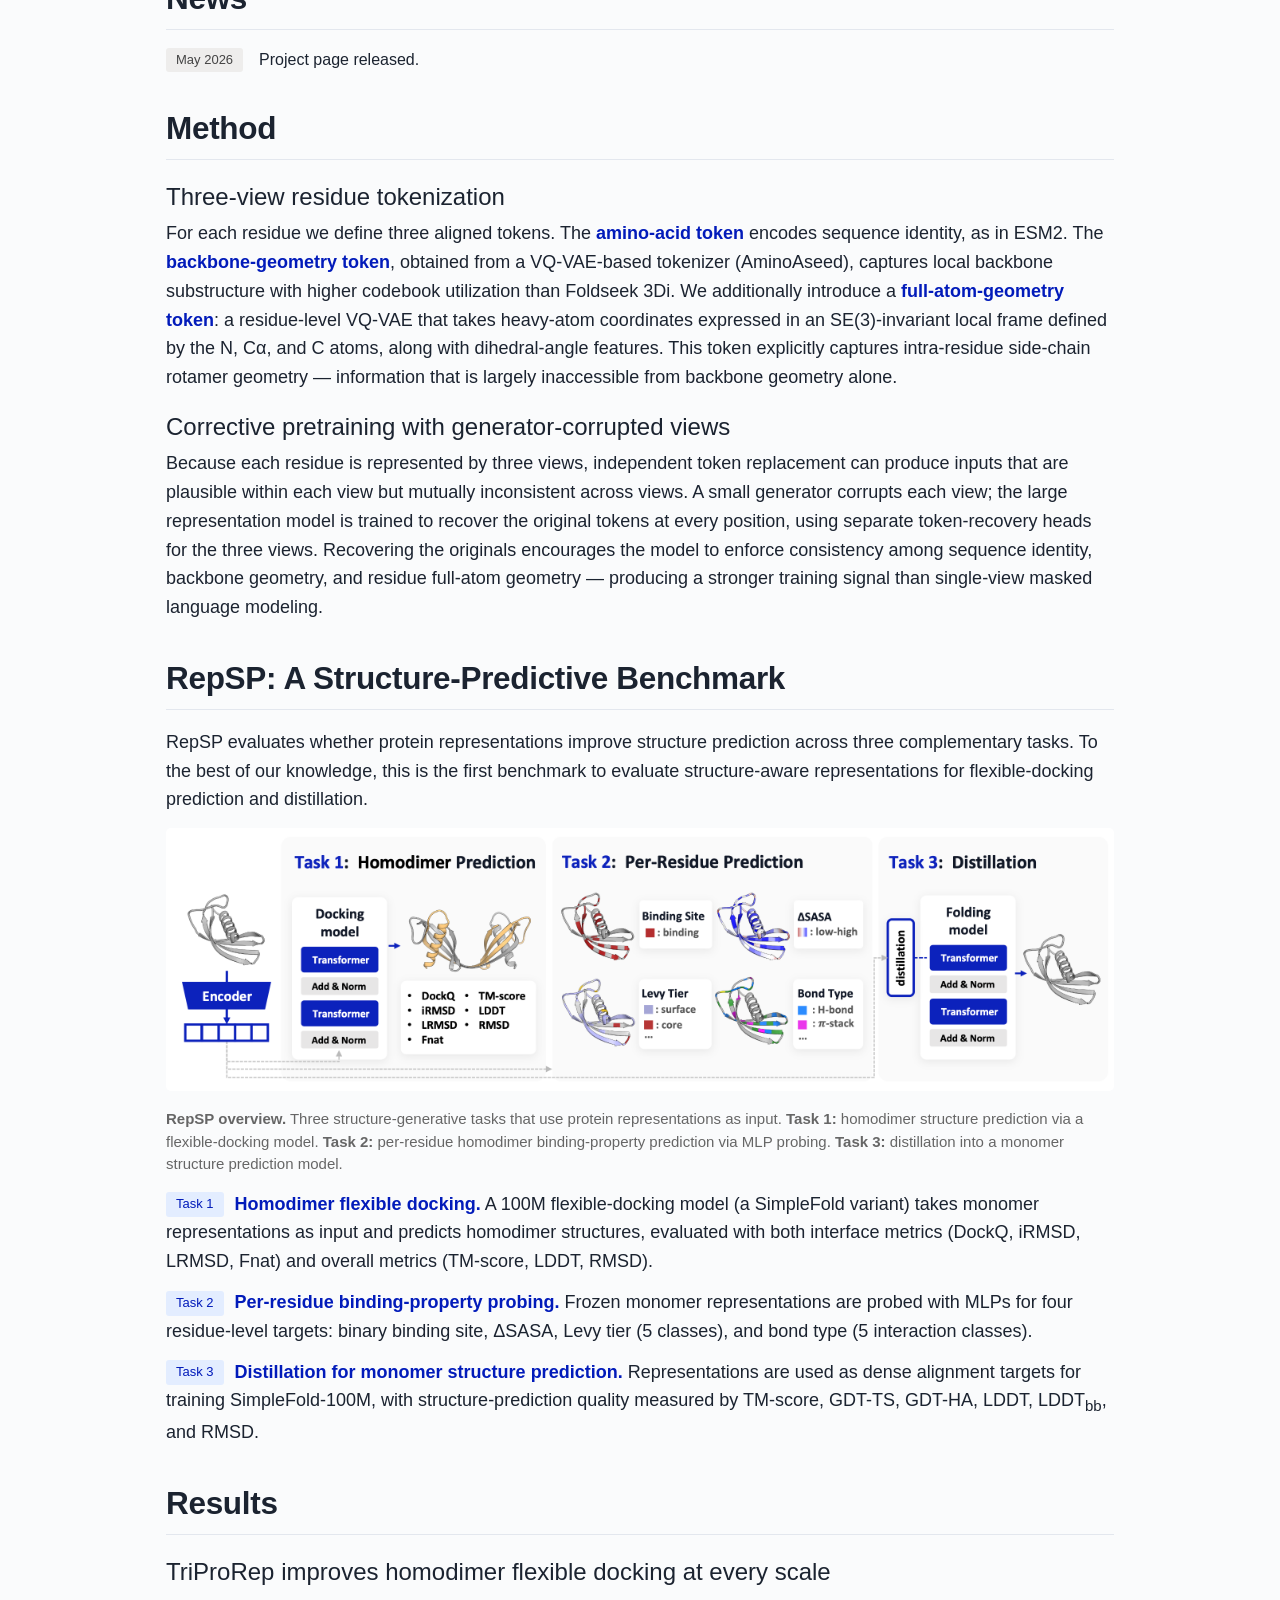
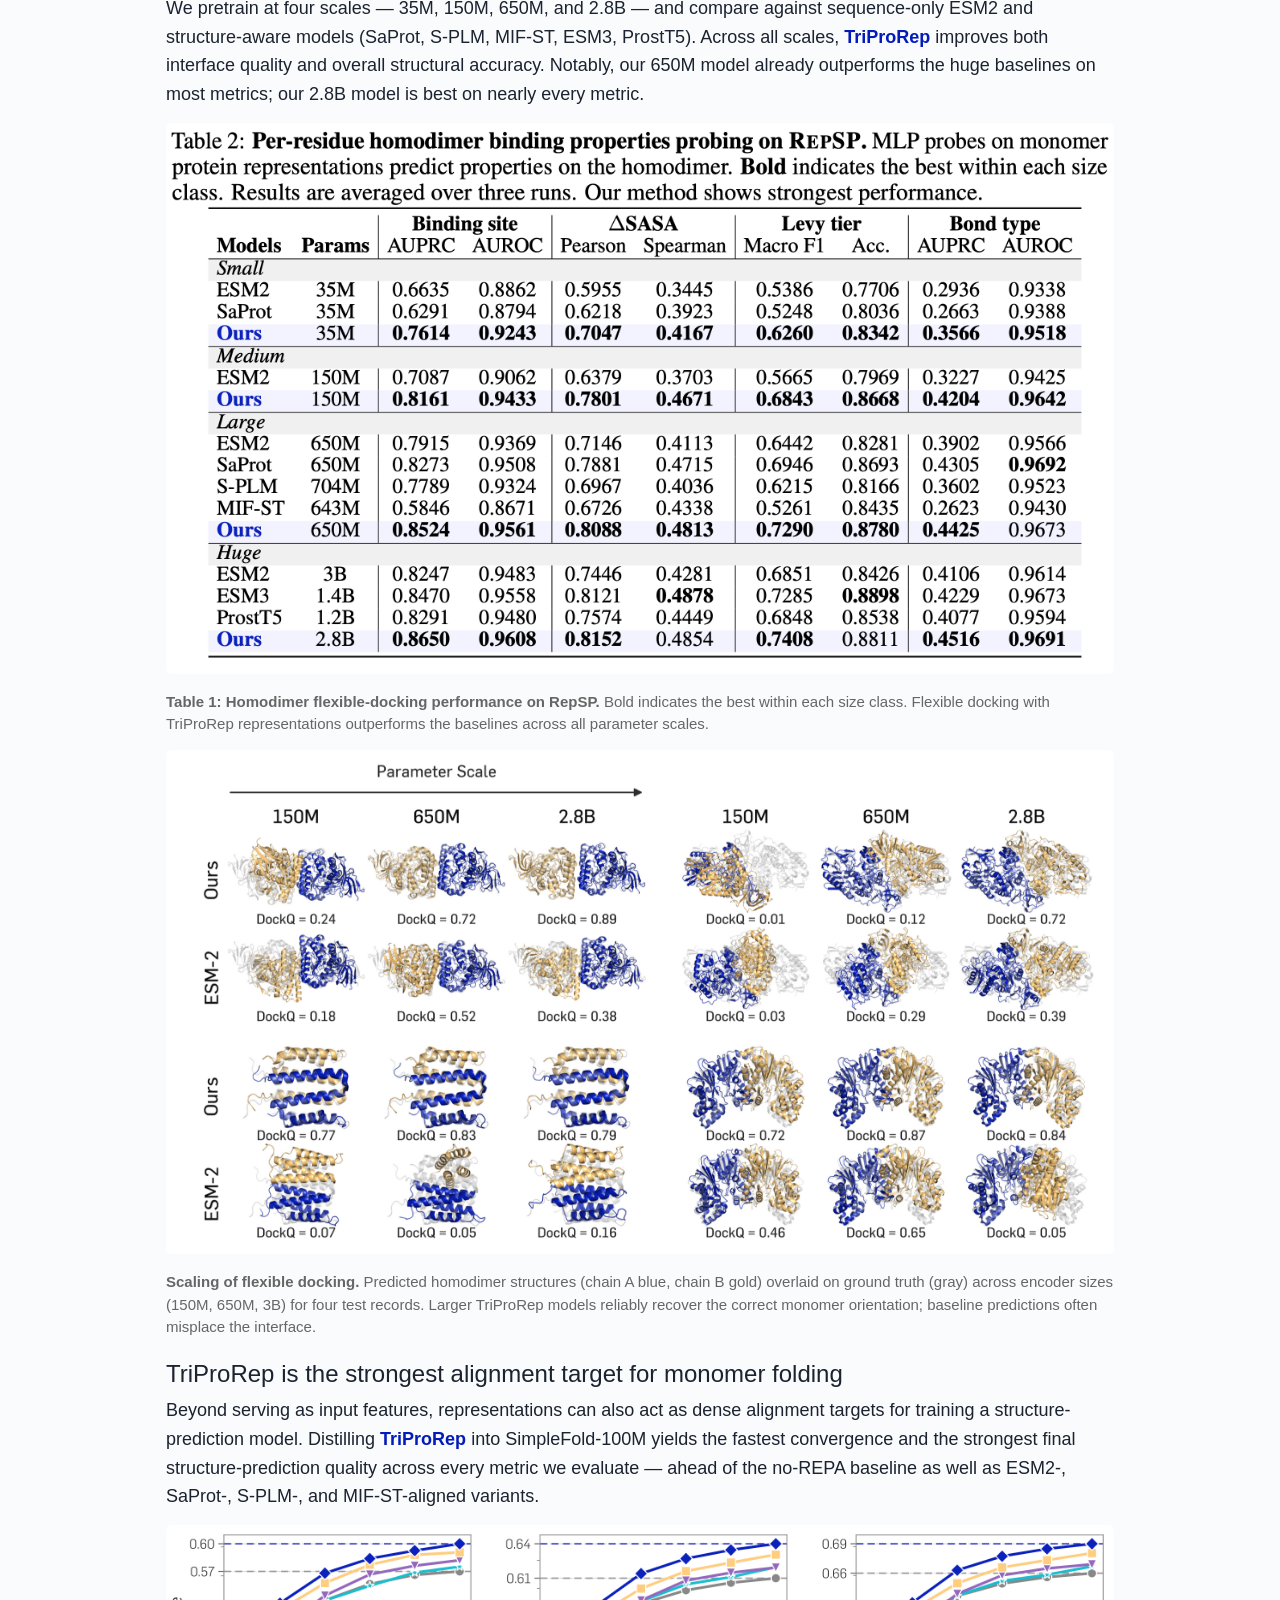
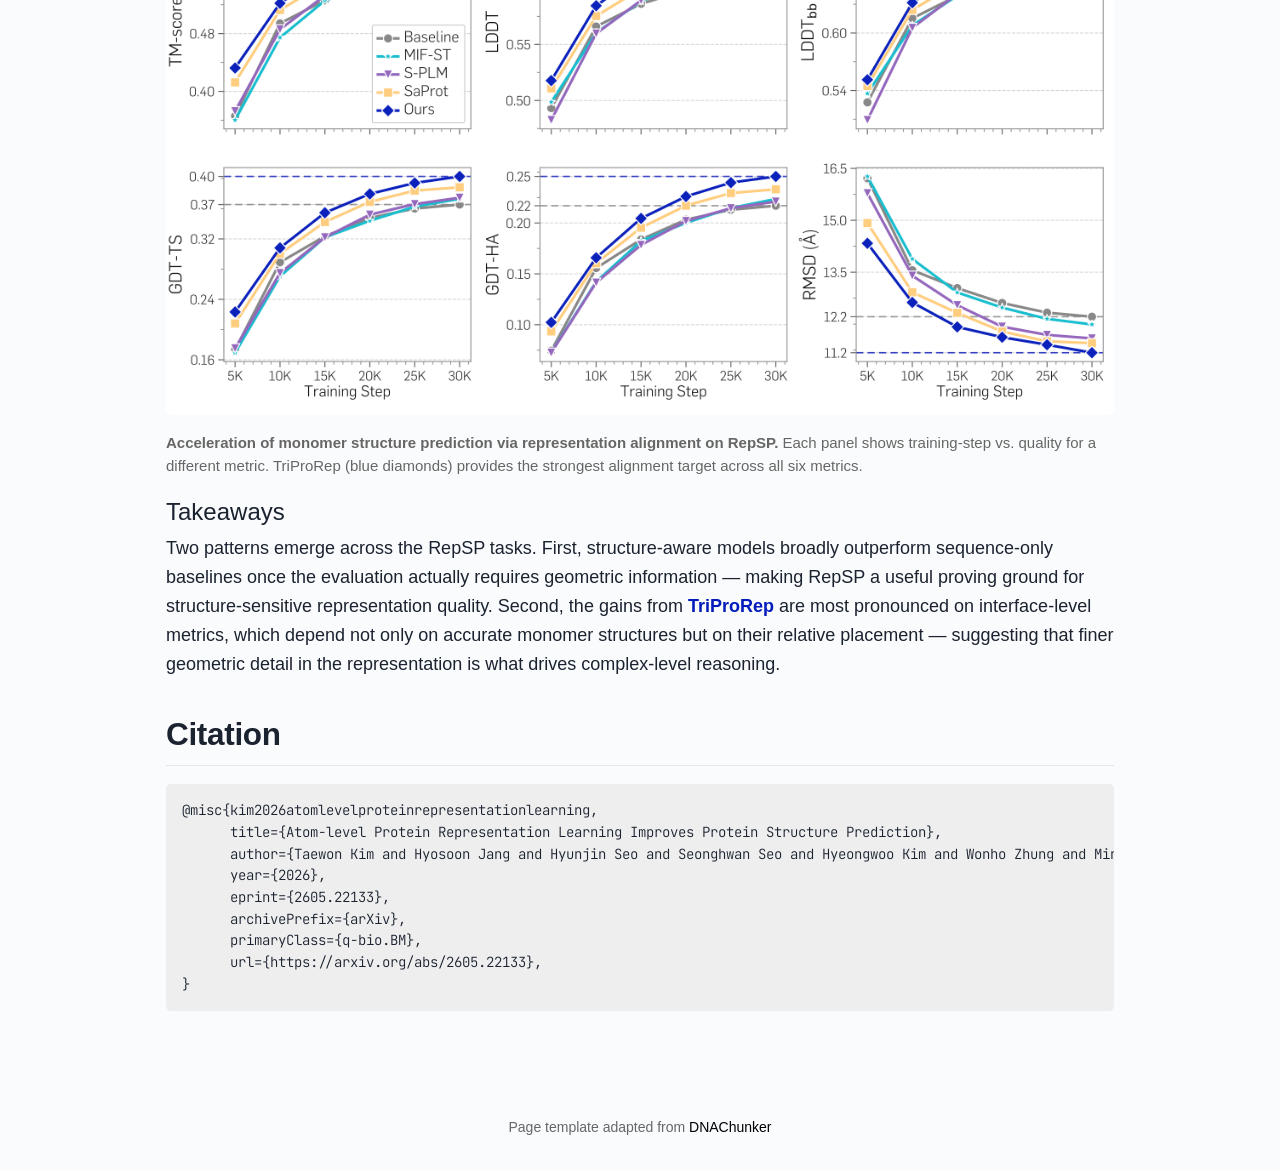
==== commit b692f4de: "Add dataset and model buttons to project page Added buttons next to the paper link pointing to the T" ====
--- a/index.html
+++ b/index.html
@@ -108,6 +108,12 @@
         <a class="link-btn" href="https://arxiv.org/abs/2605.22133" target="_blank">
           <i class="fa-regular fa-file-lines"></i> Paper
         </a>
+        <a class="link-btn" href="https://huggingface.co/k-fold-structure/triprorep" target="_blank">
+          <i class="fa-solid fa-cube"></i> Model
+        </a>
+        <a class="link-btn" href="https://huggingface.co/k-fold-structure/repsp" target="_blank">
+          <i class="fa-solid fa-database"></i> Dataset
+        </a>
       </div>
 
       <figure class="hero-figure">
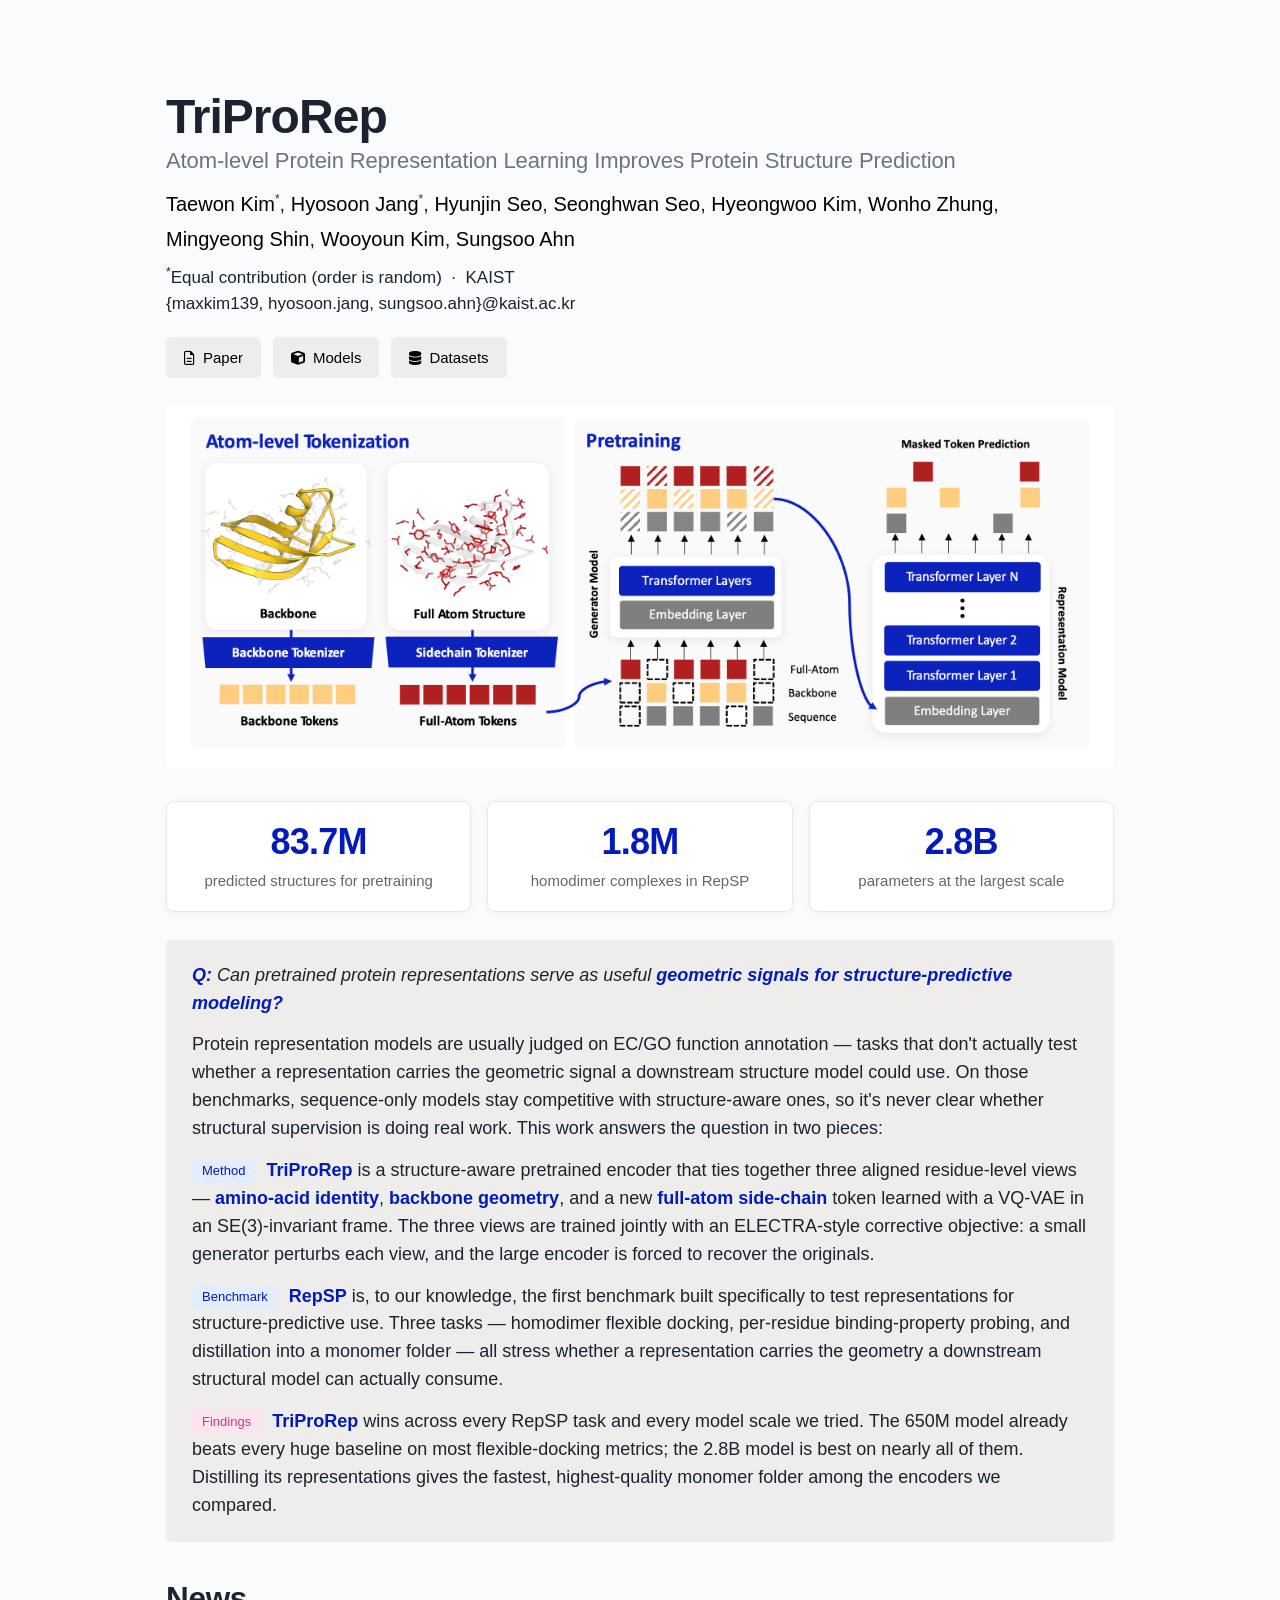
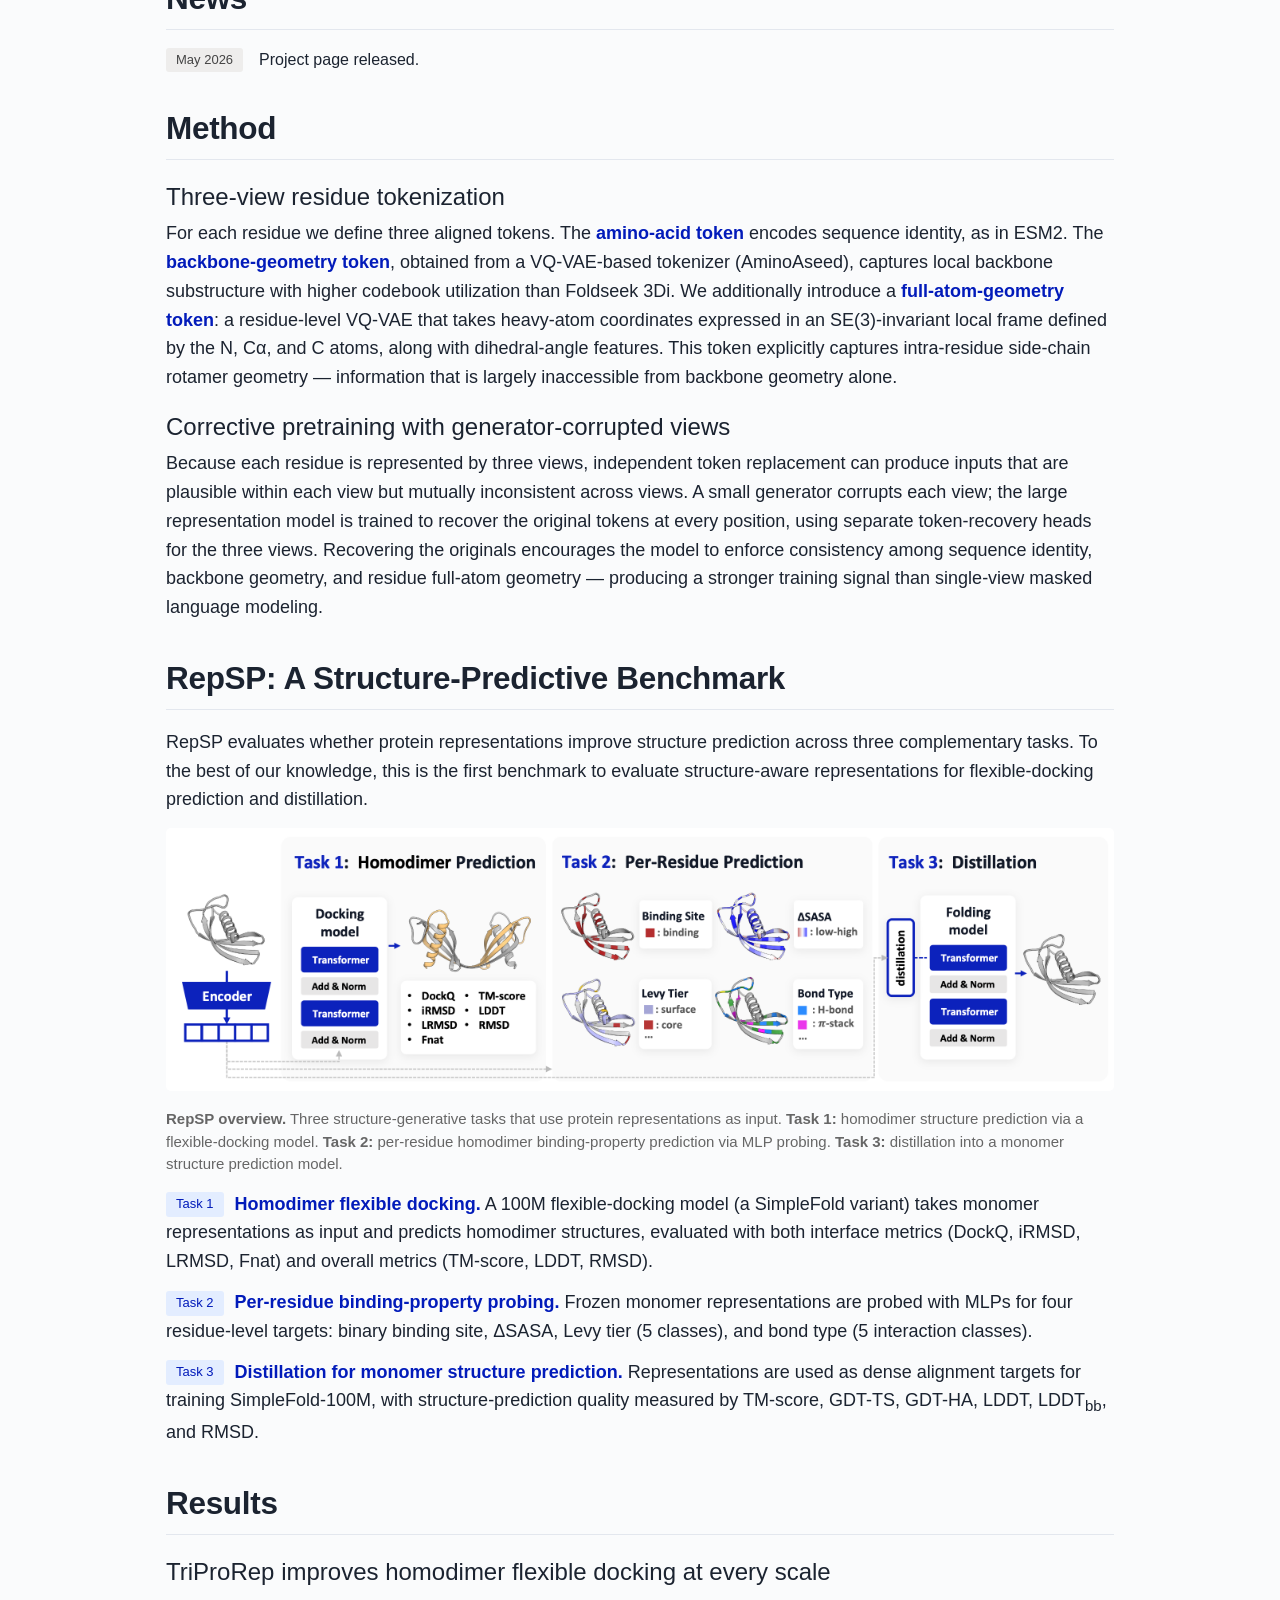
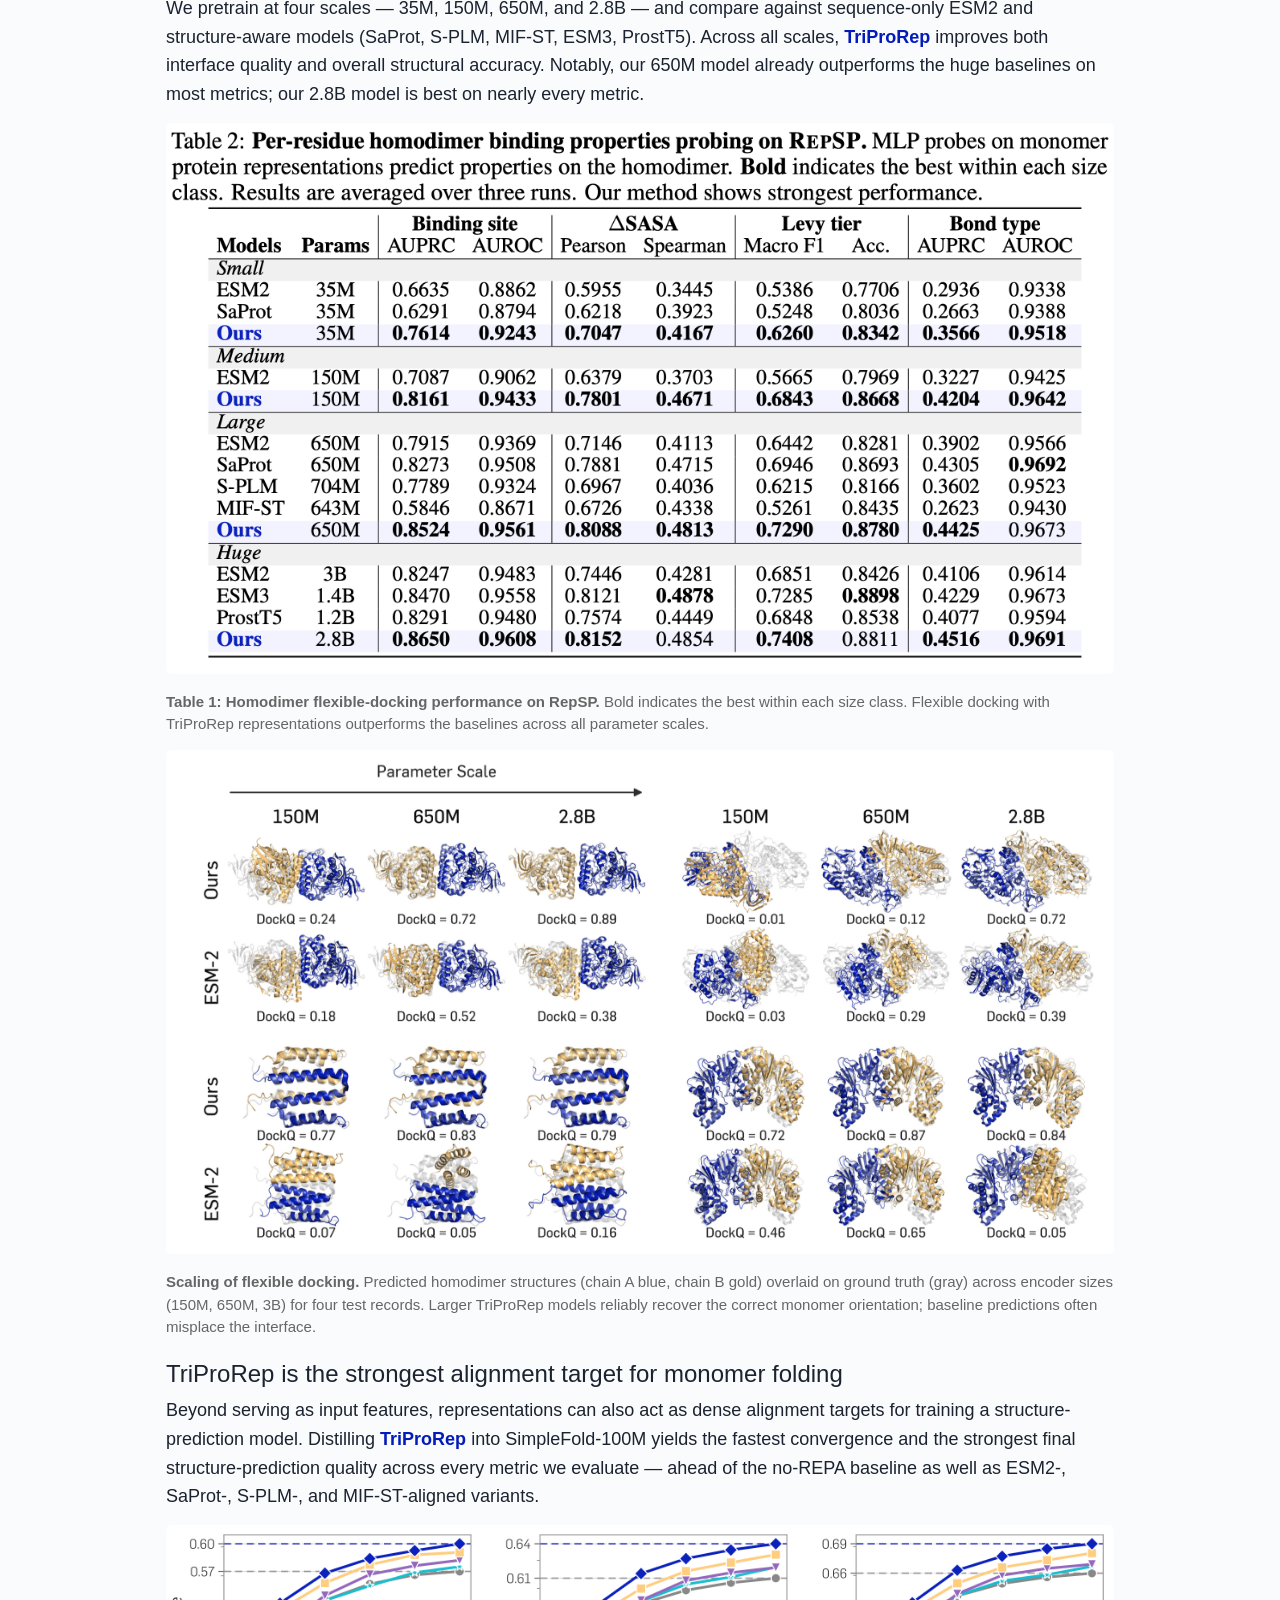
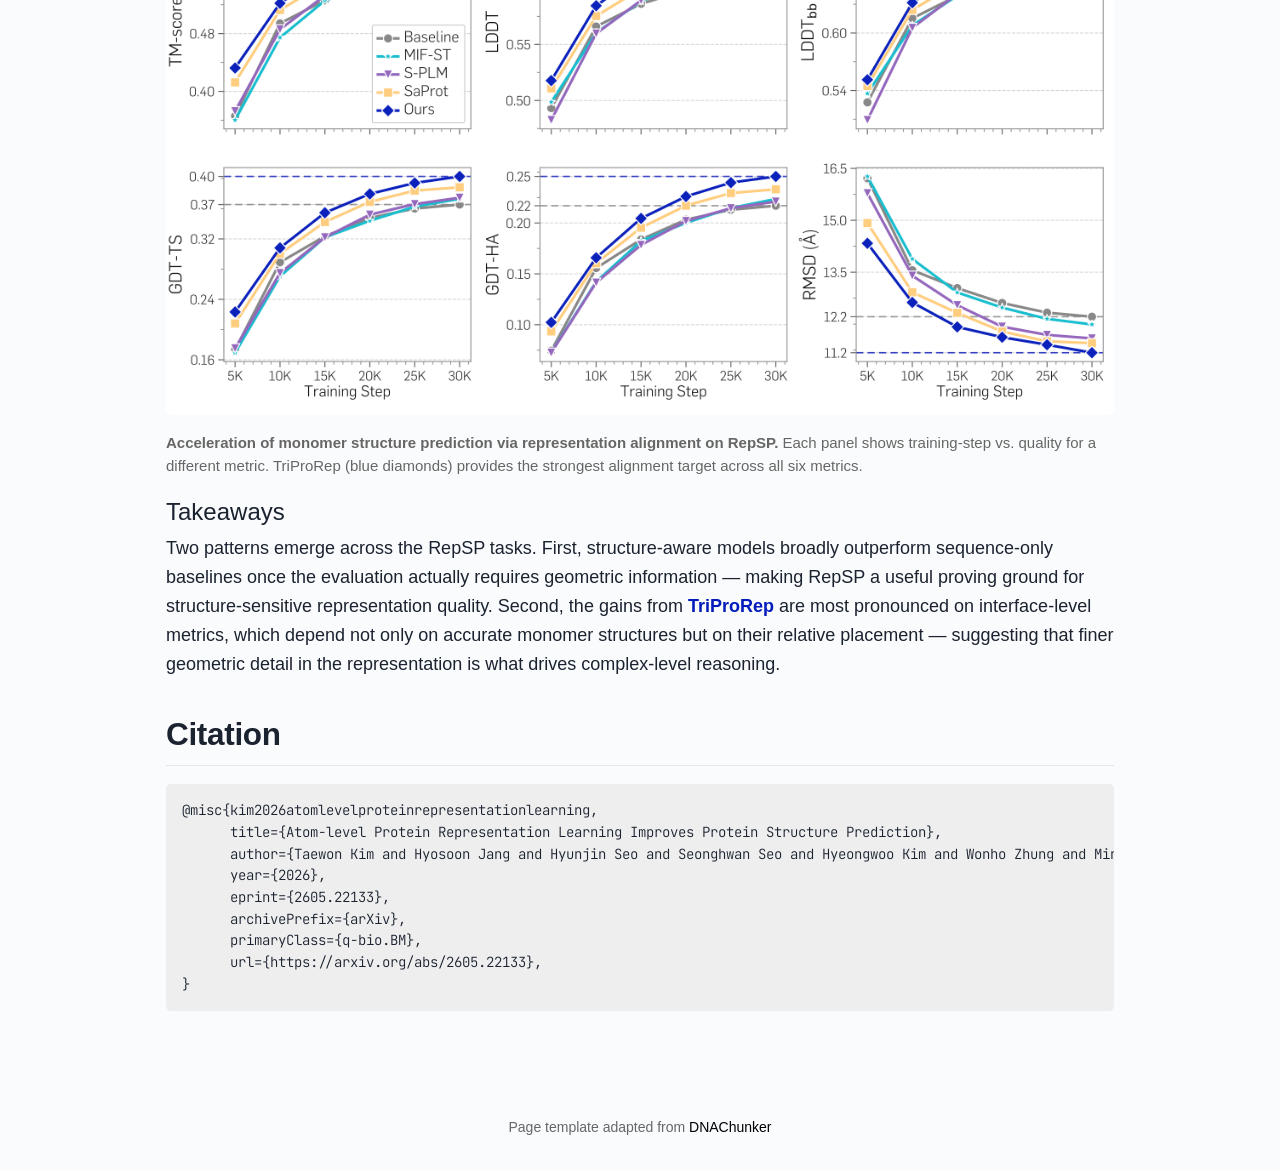
==== commit f5a475aa: "Update to correct Hugging Face org URLs Link to k-fold-structure models and datasets collections pag" ====
--- a/index.html
+++ b/index.html
@@ -108,11 +108,11 @@
         <a class="link-btn" href="https://arxiv.org/abs/2605.22133" target="_blank">
           <i class="fa-regular fa-file-lines"></i> Paper
         </a>
-        <a class="link-btn" href="https://huggingface.co/k-fold-structure/triprorep" target="_blank">
-          <i class="fa-solid fa-cube"></i> Model
+        <a class="link-btn" href="https://huggingface.co/k-fold-structure/models" target="_blank">
+          <i class="fa-solid fa-cube"></i> Models
         </a>
-        <a class="link-btn" href="https://huggingface.co/k-fold-structure/repsp" target="_blank">
-          <i class="fa-solid fa-database"></i> Dataset
+        <a class="link-btn" href="https://huggingface.co/k-fold-structure/datasets" target="_blank">
+          <i class="fa-solid fa-database"></i> Datasets
         </a>
       </div>
 
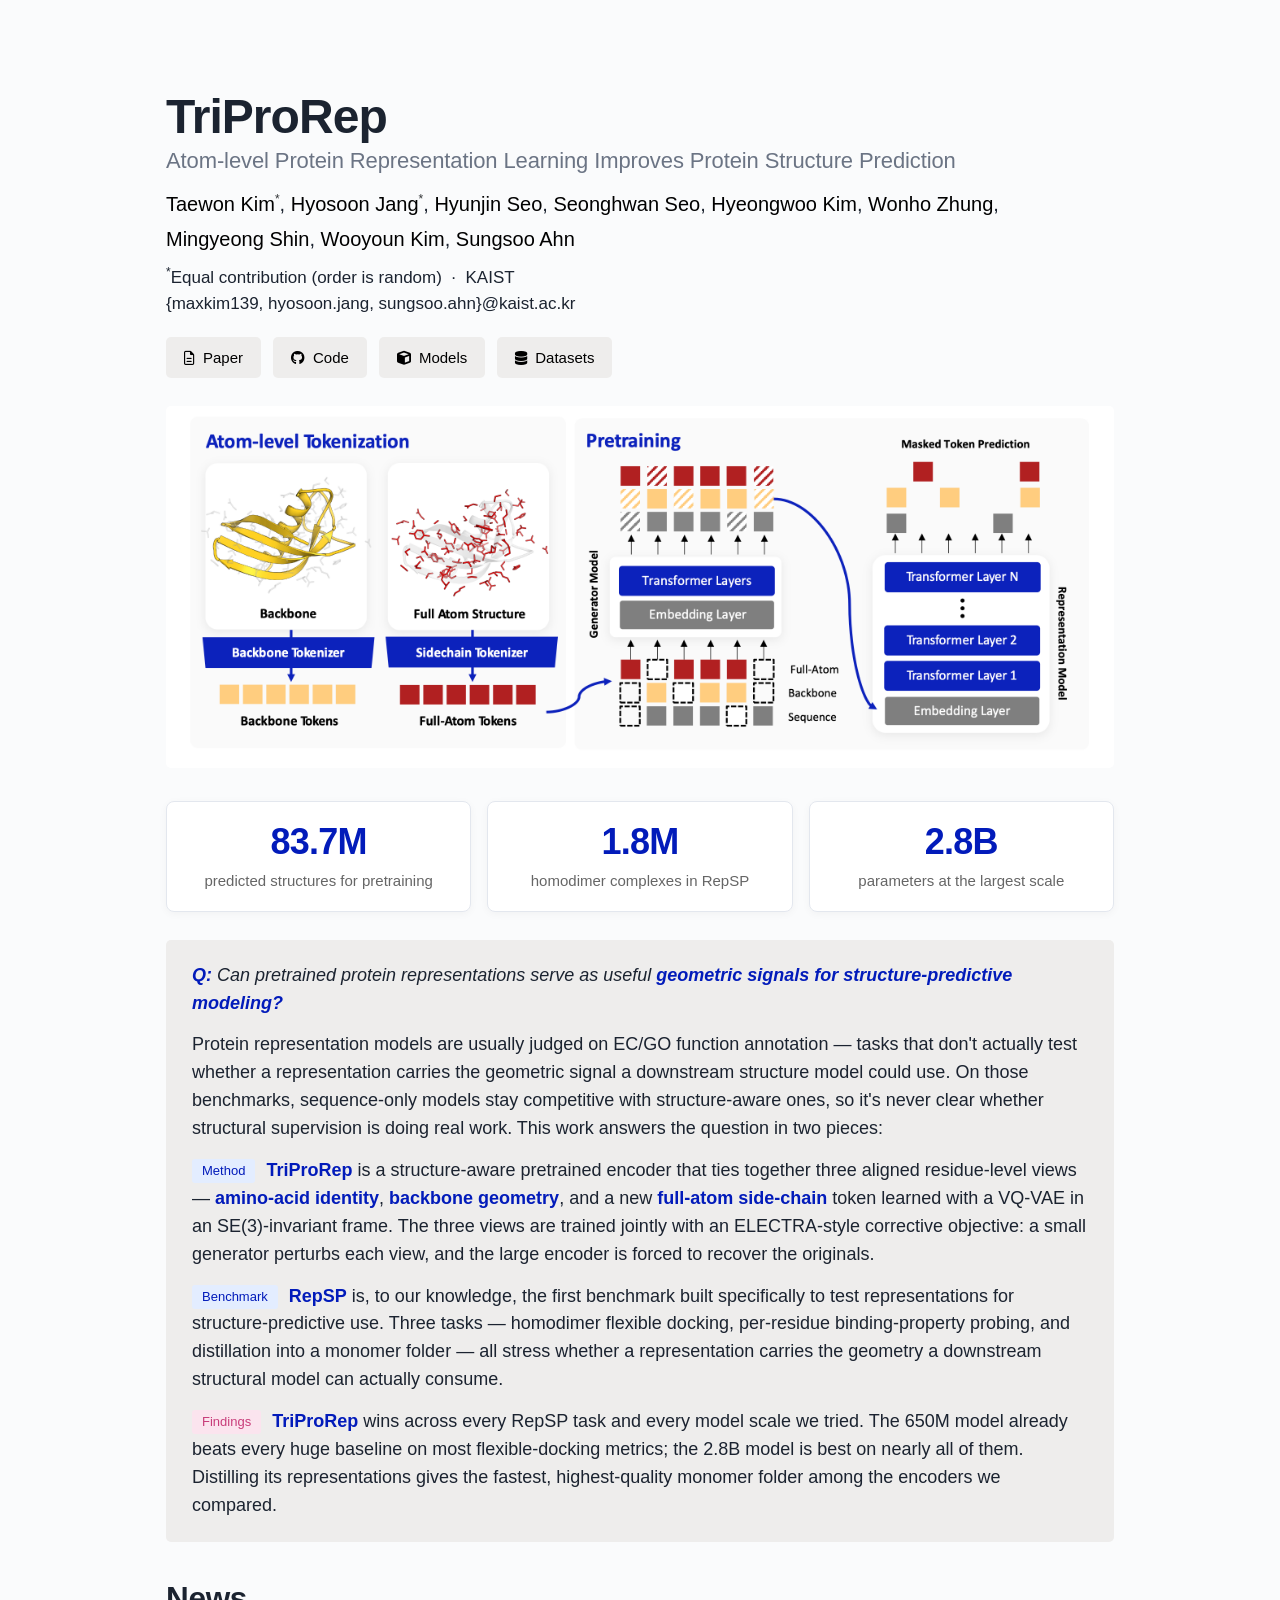
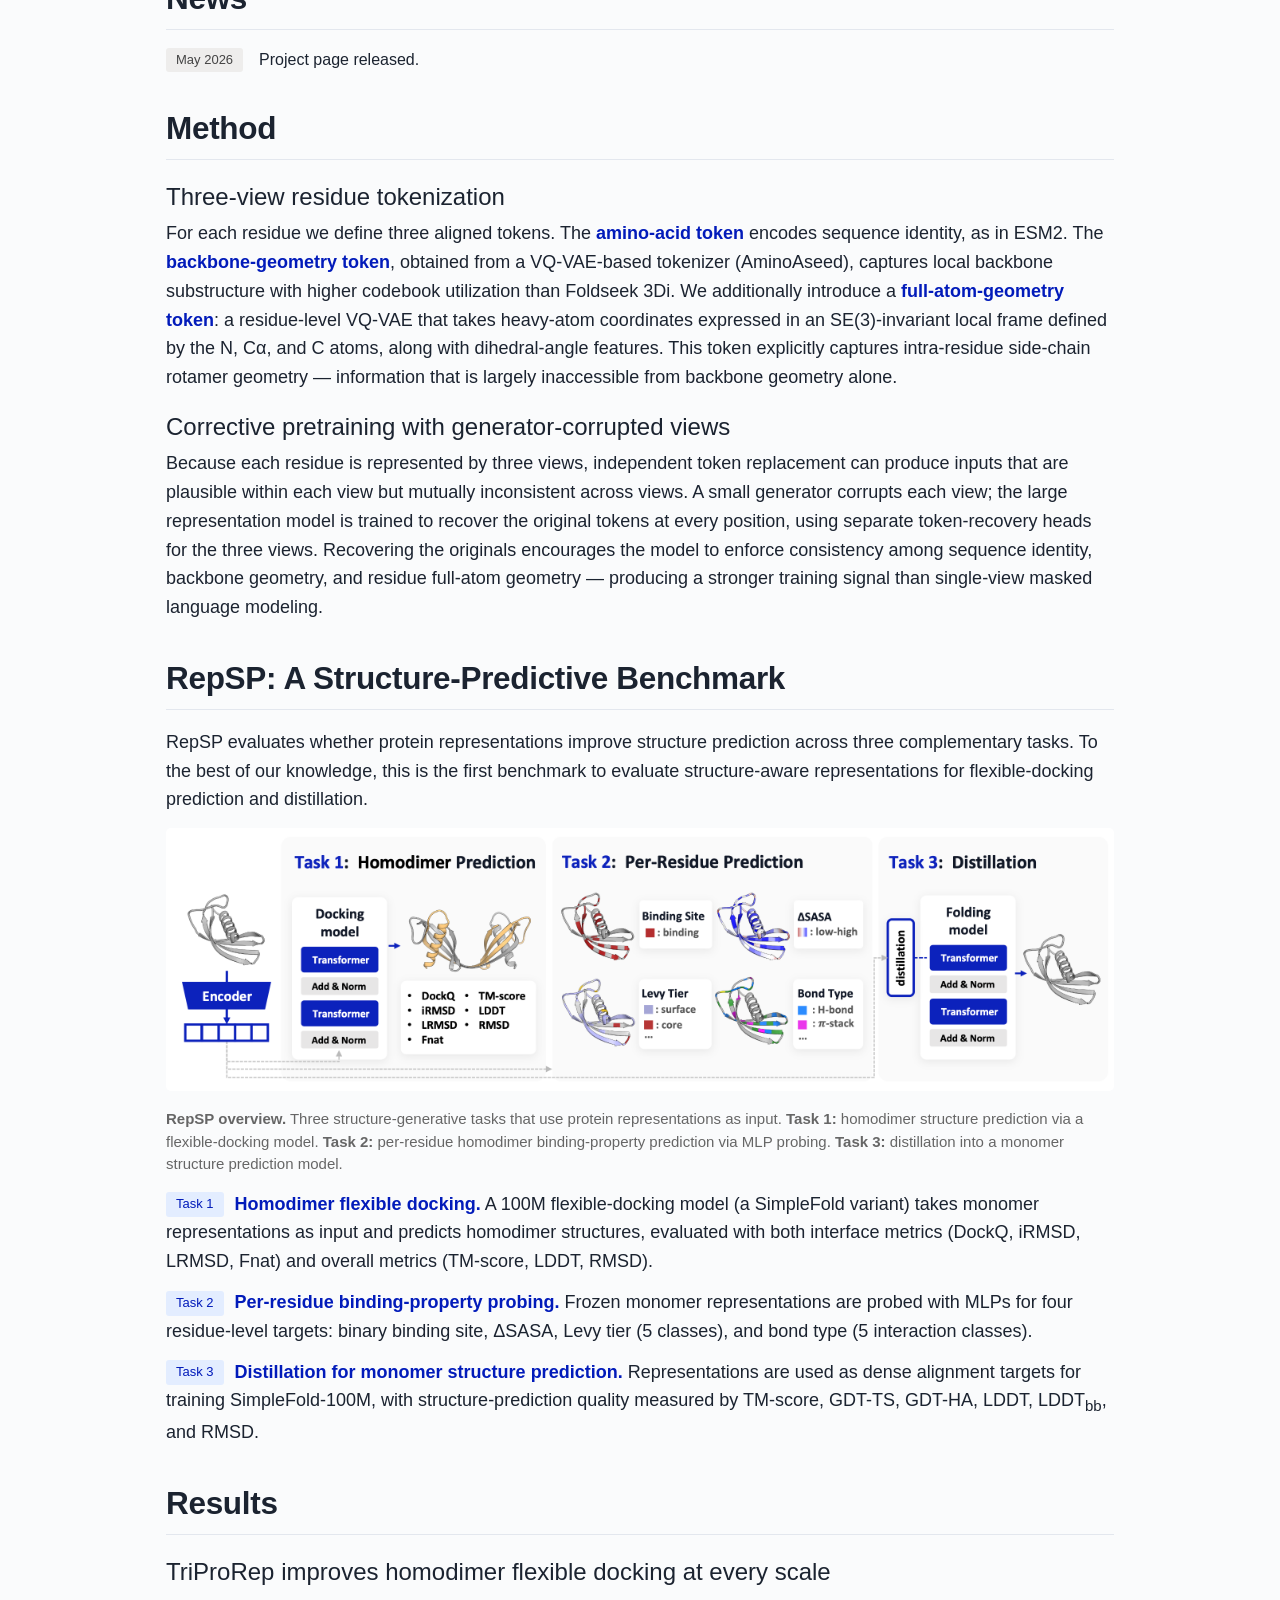
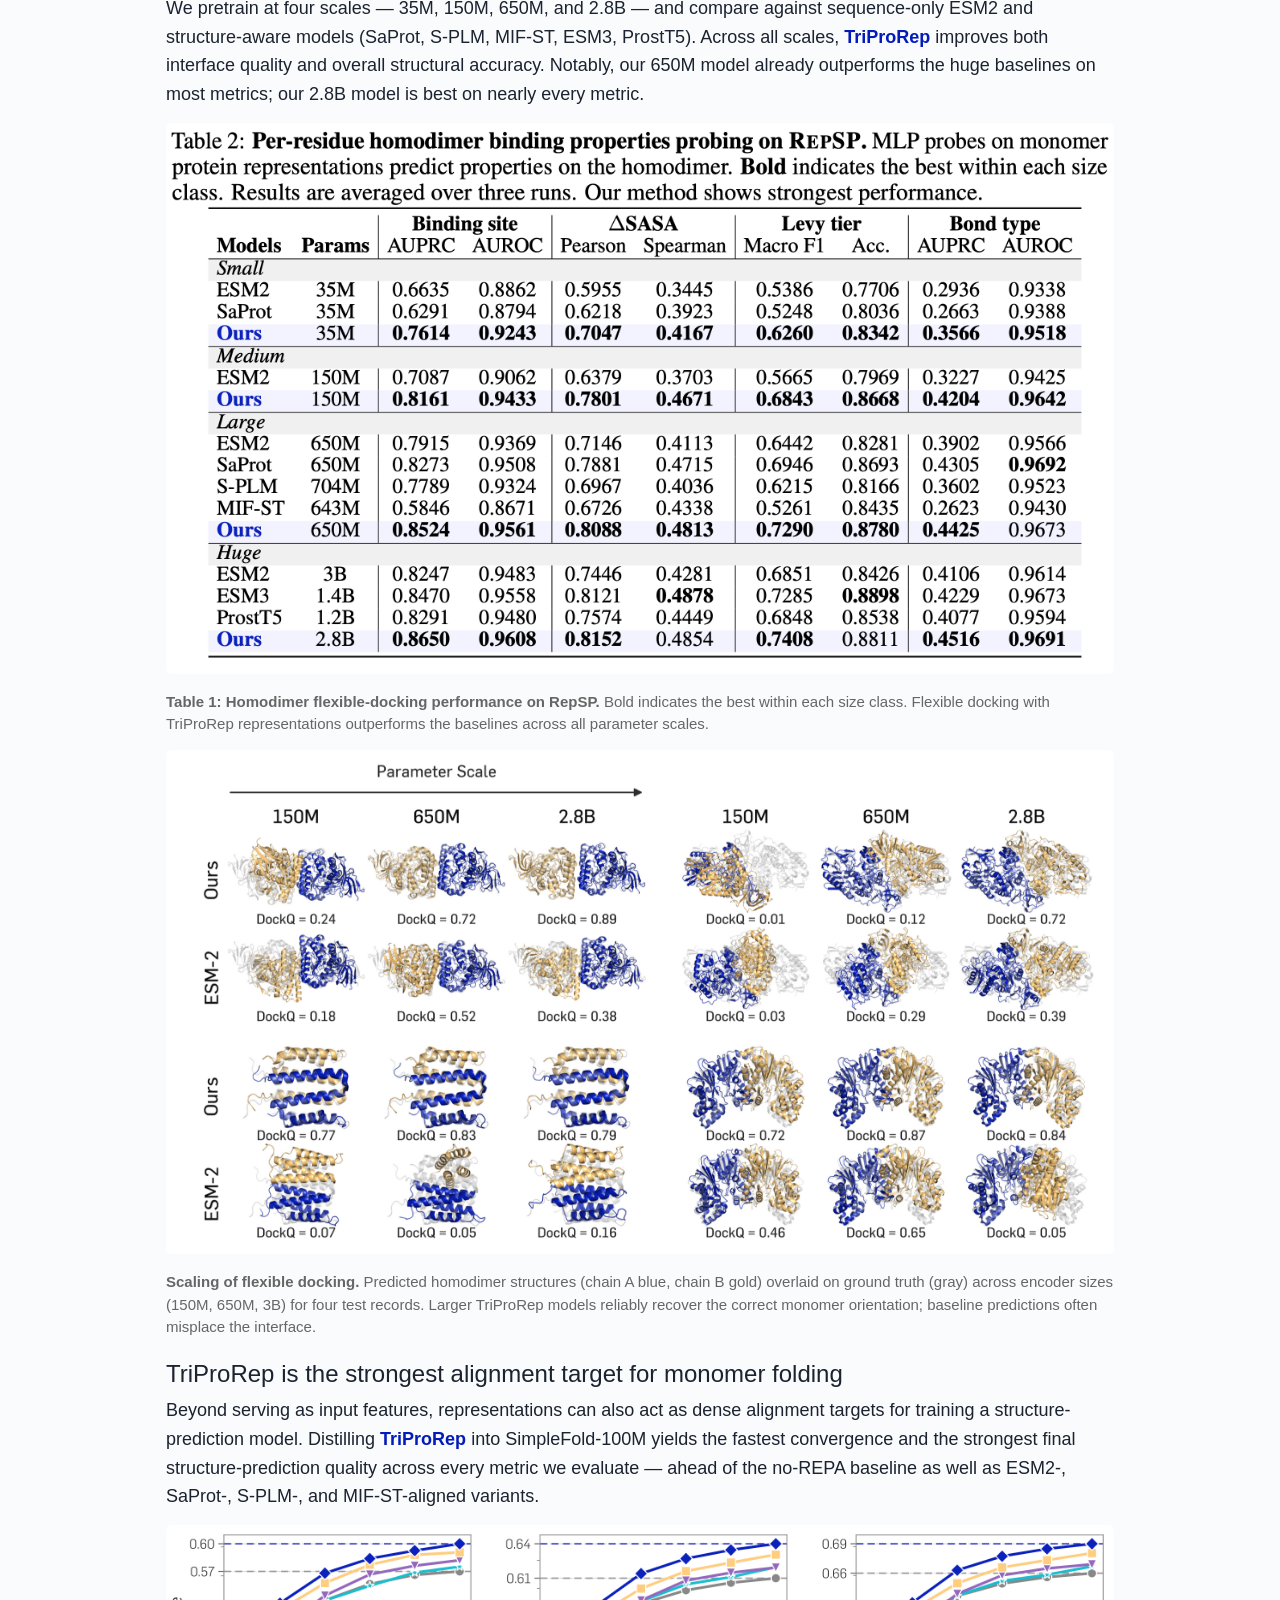
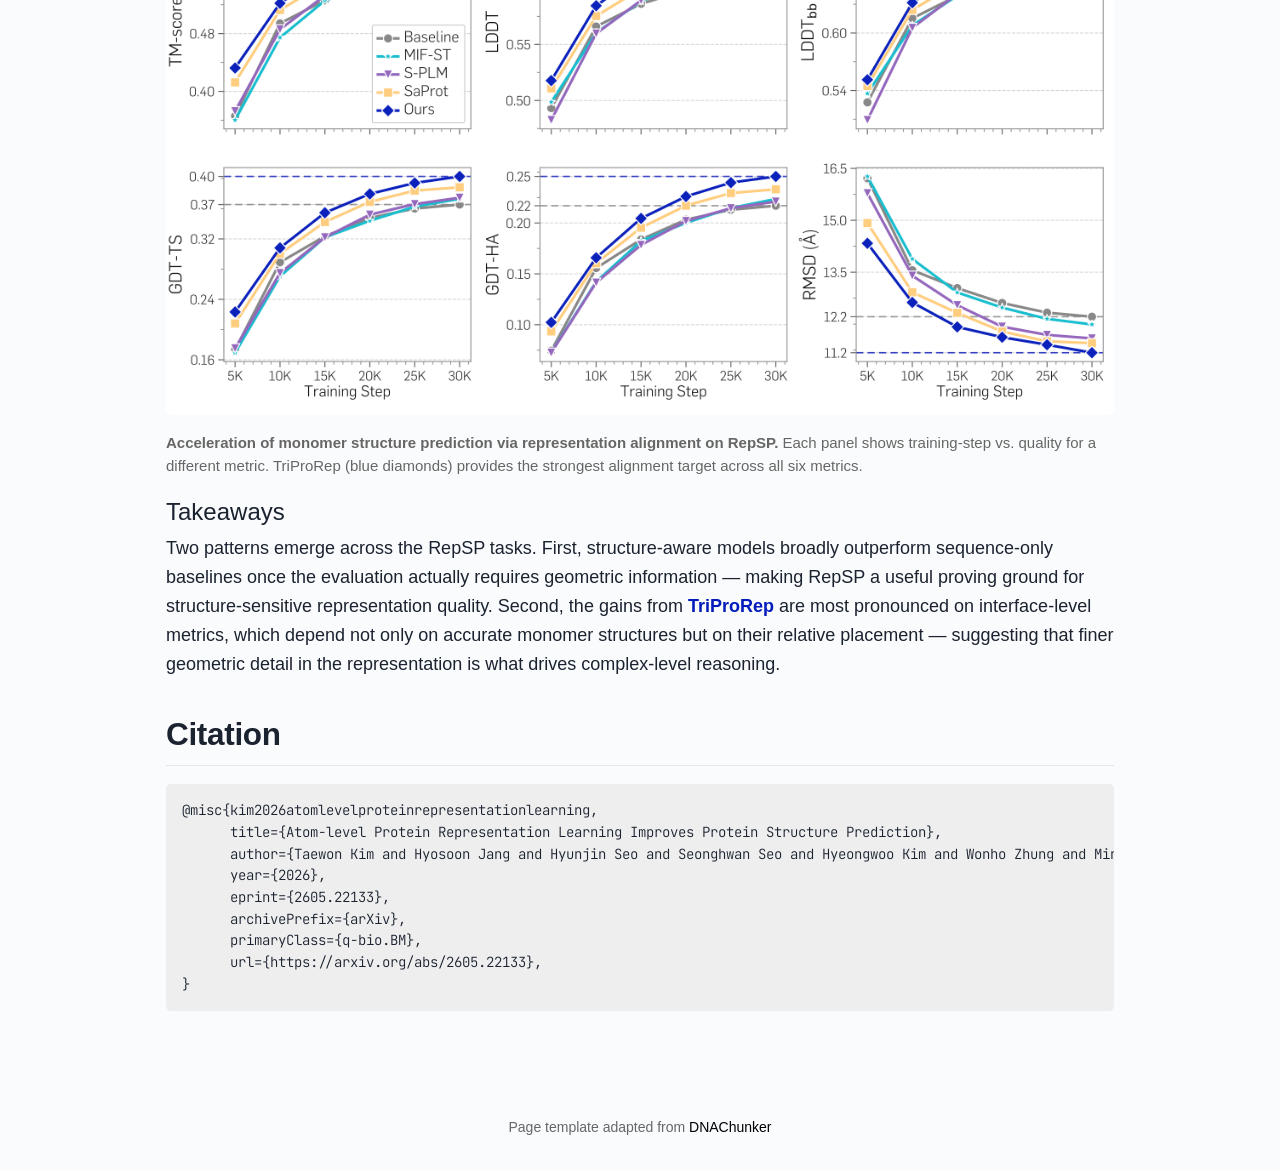
==== commit 87146b17: "Add source code button linking to GitHub repo Co-Authored-By: Claude Opus 4.8 (1M context) <noreply@" ====
--- a/index.html
+++ b/index.html
@@ -108,6 +108,9 @@
         <a class="link-btn" href="https://arxiv.org/abs/2605.22133" target="_blank">
           <i class="fa-regular fa-file-lines"></i> Paper
         </a>
+        <a class="link-btn" href="https://github.com/hsjang0/TriProRep" target="_blank">
+          <i class="fa-brands fa-github"></i> Code
+        </a>
         <a class="link-btn" href="https://huggingface.co/k-fold-structure/models" target="_blank">
           <i class="fa-solid fa-cube"></i> Models
         </a>
